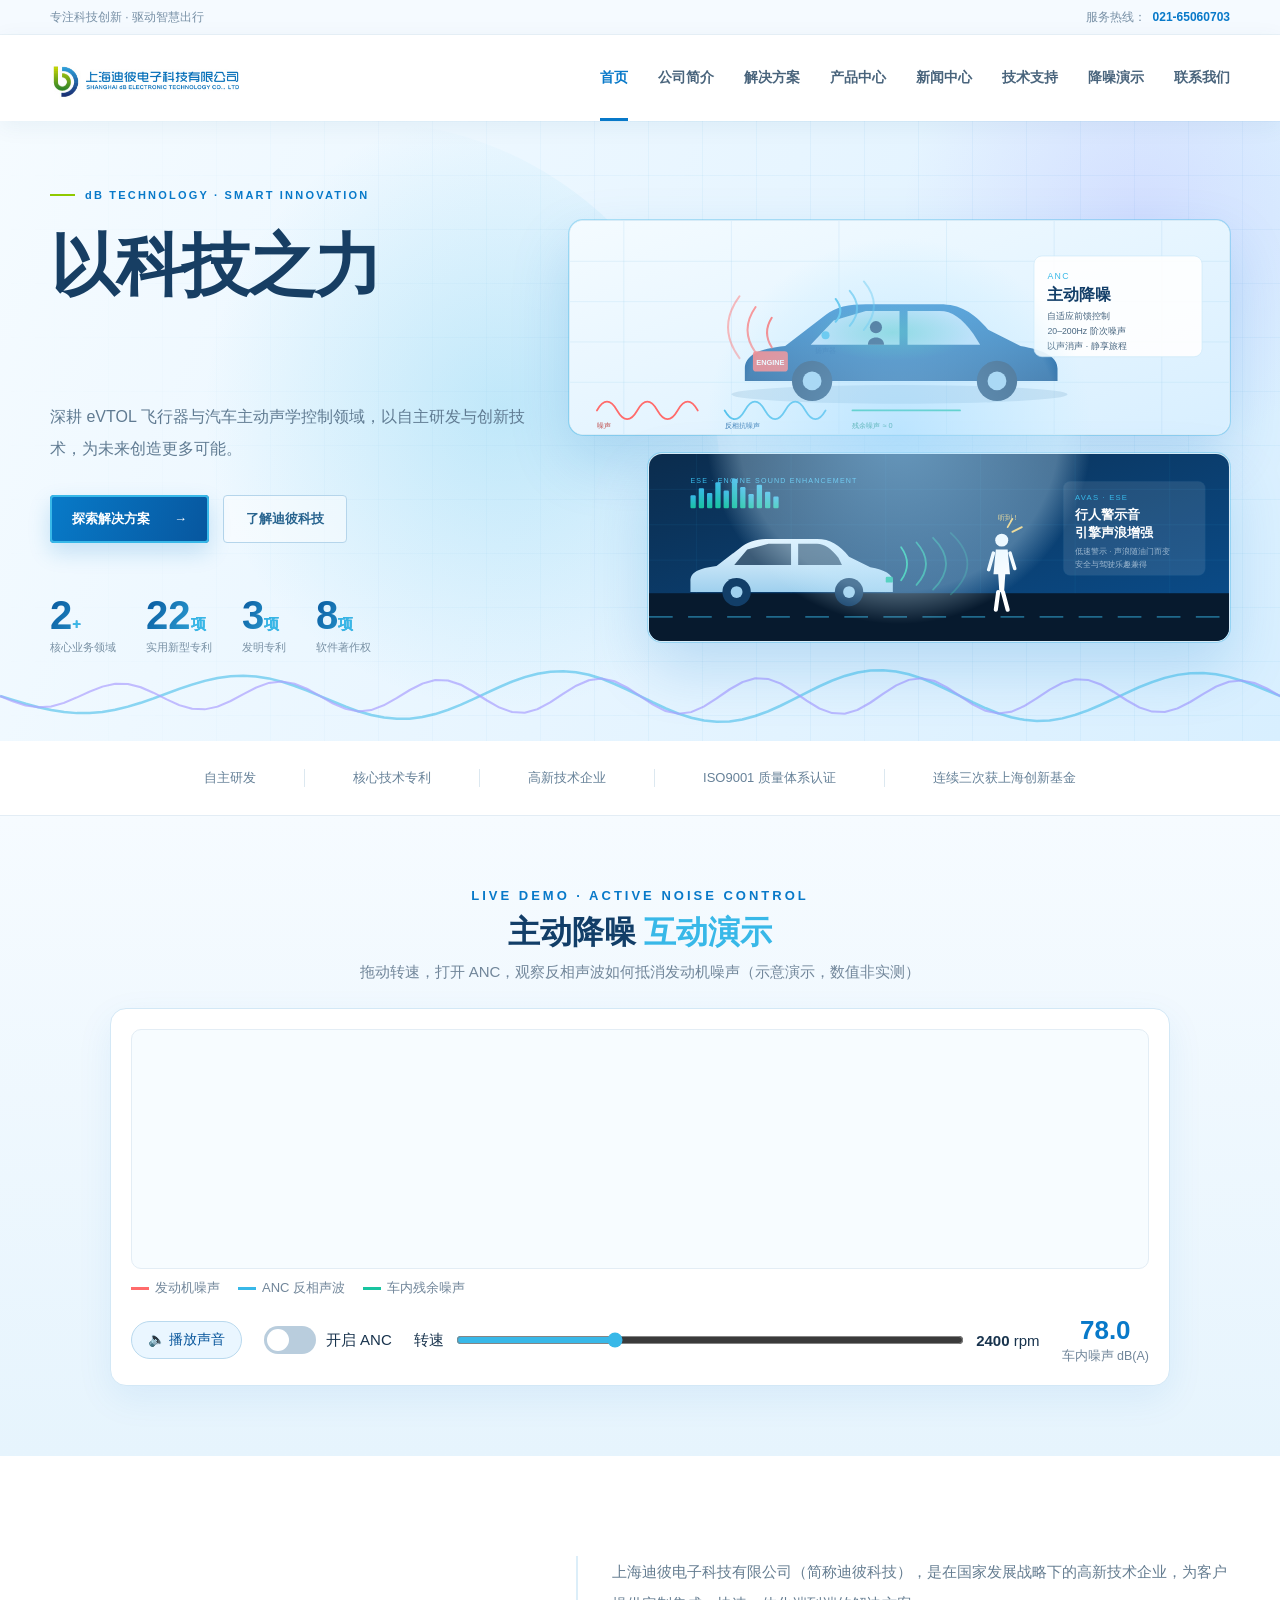
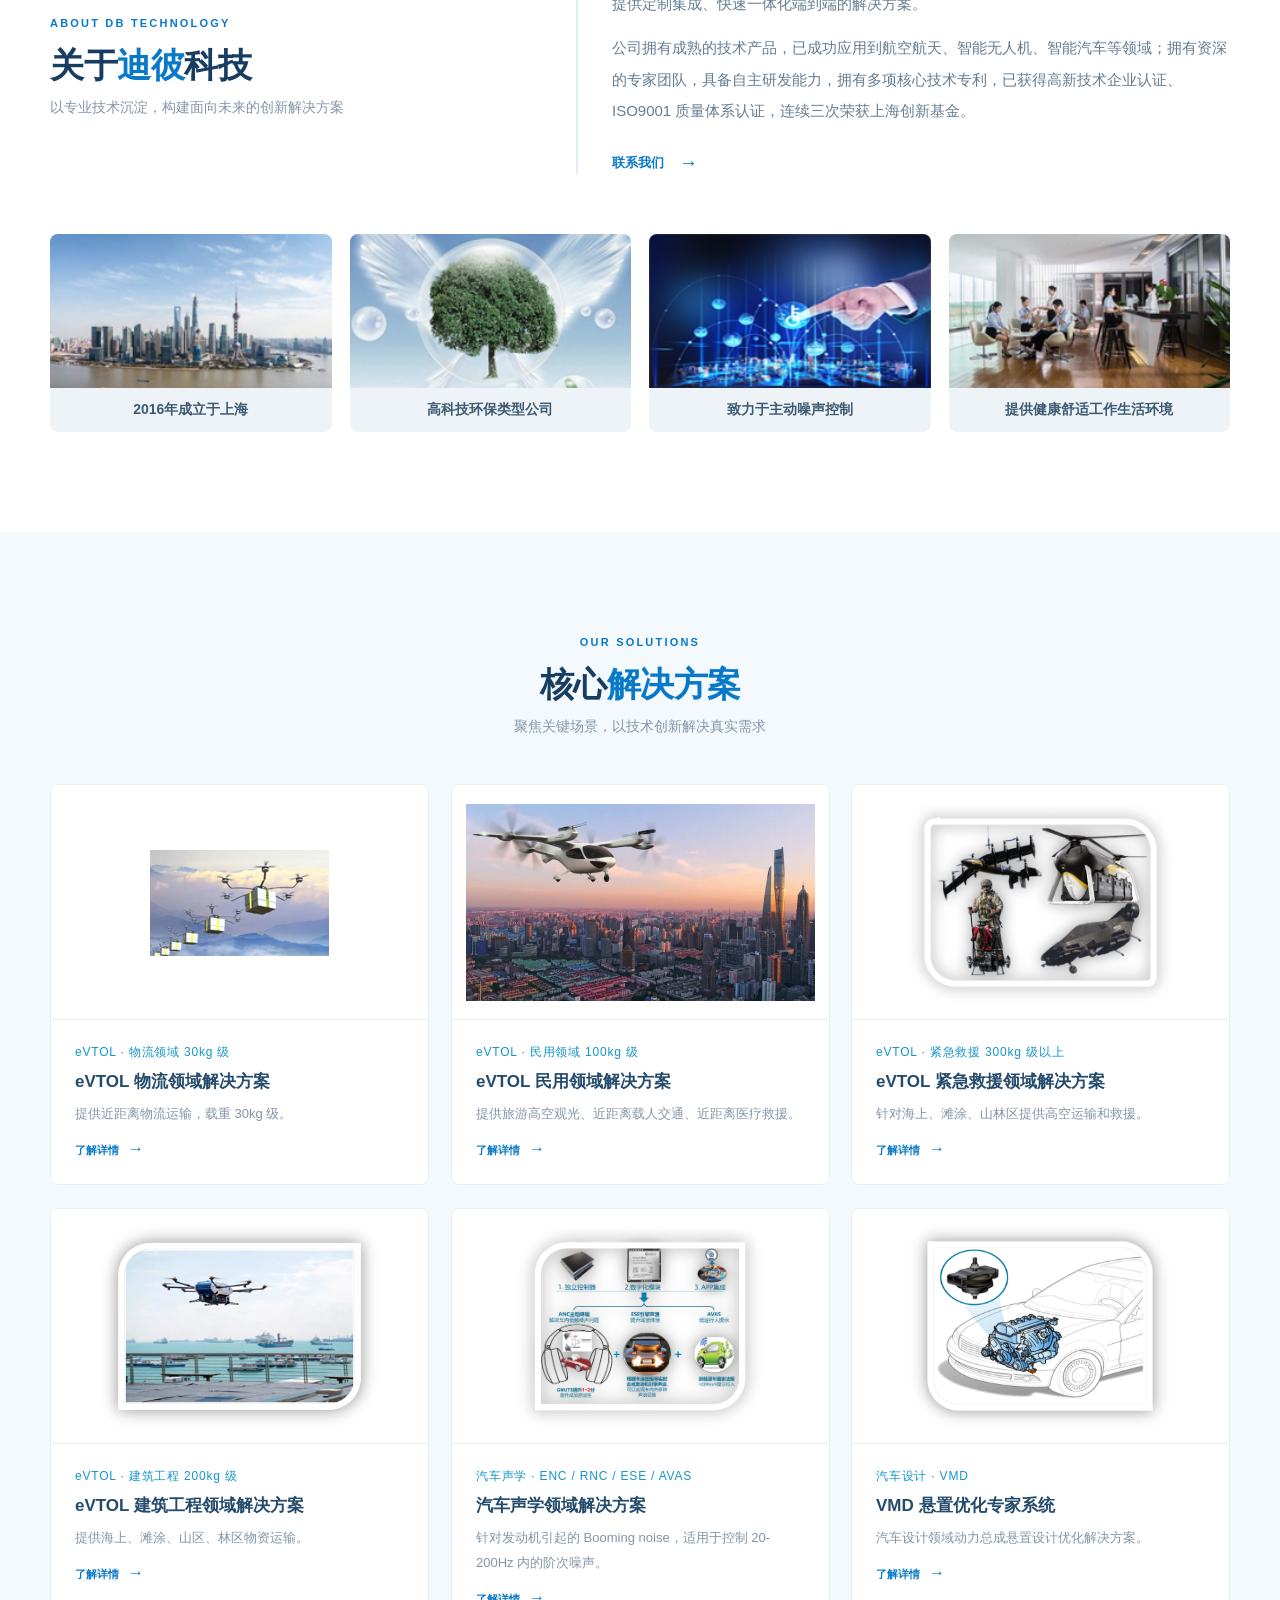
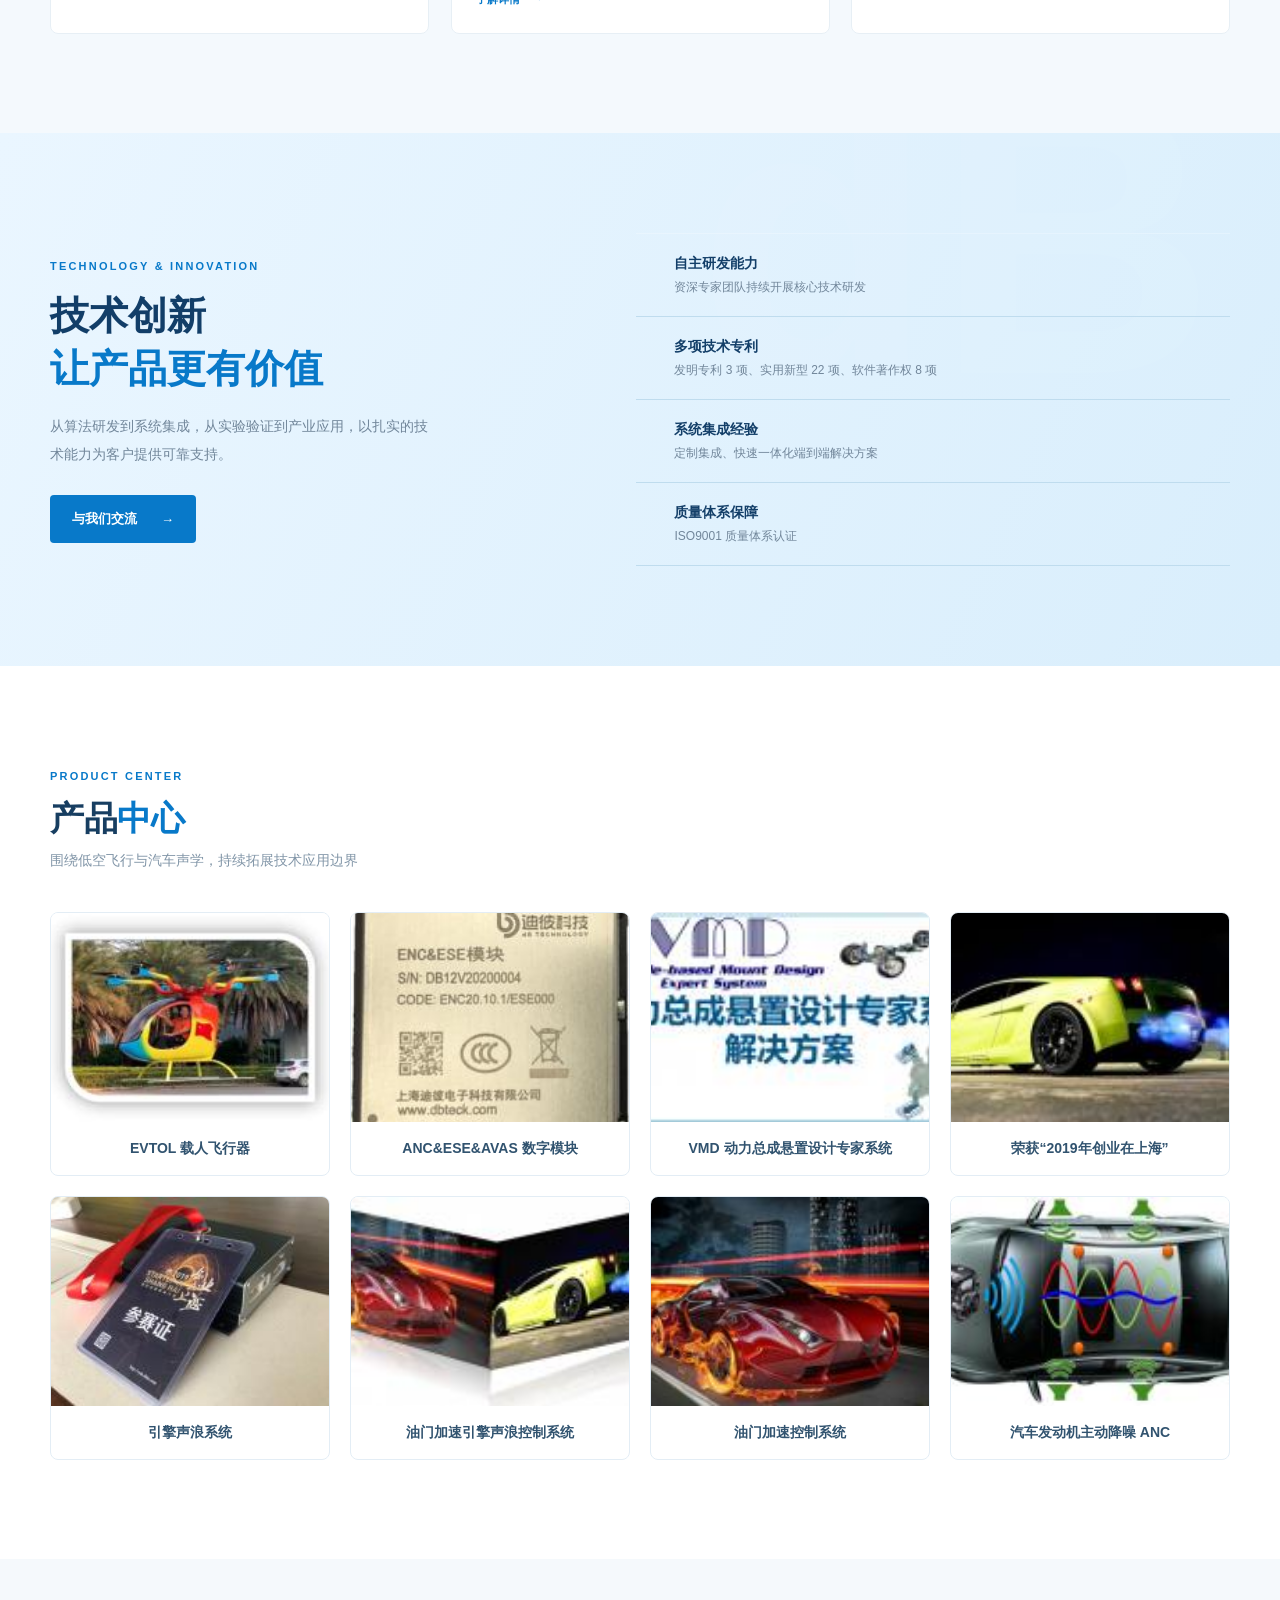
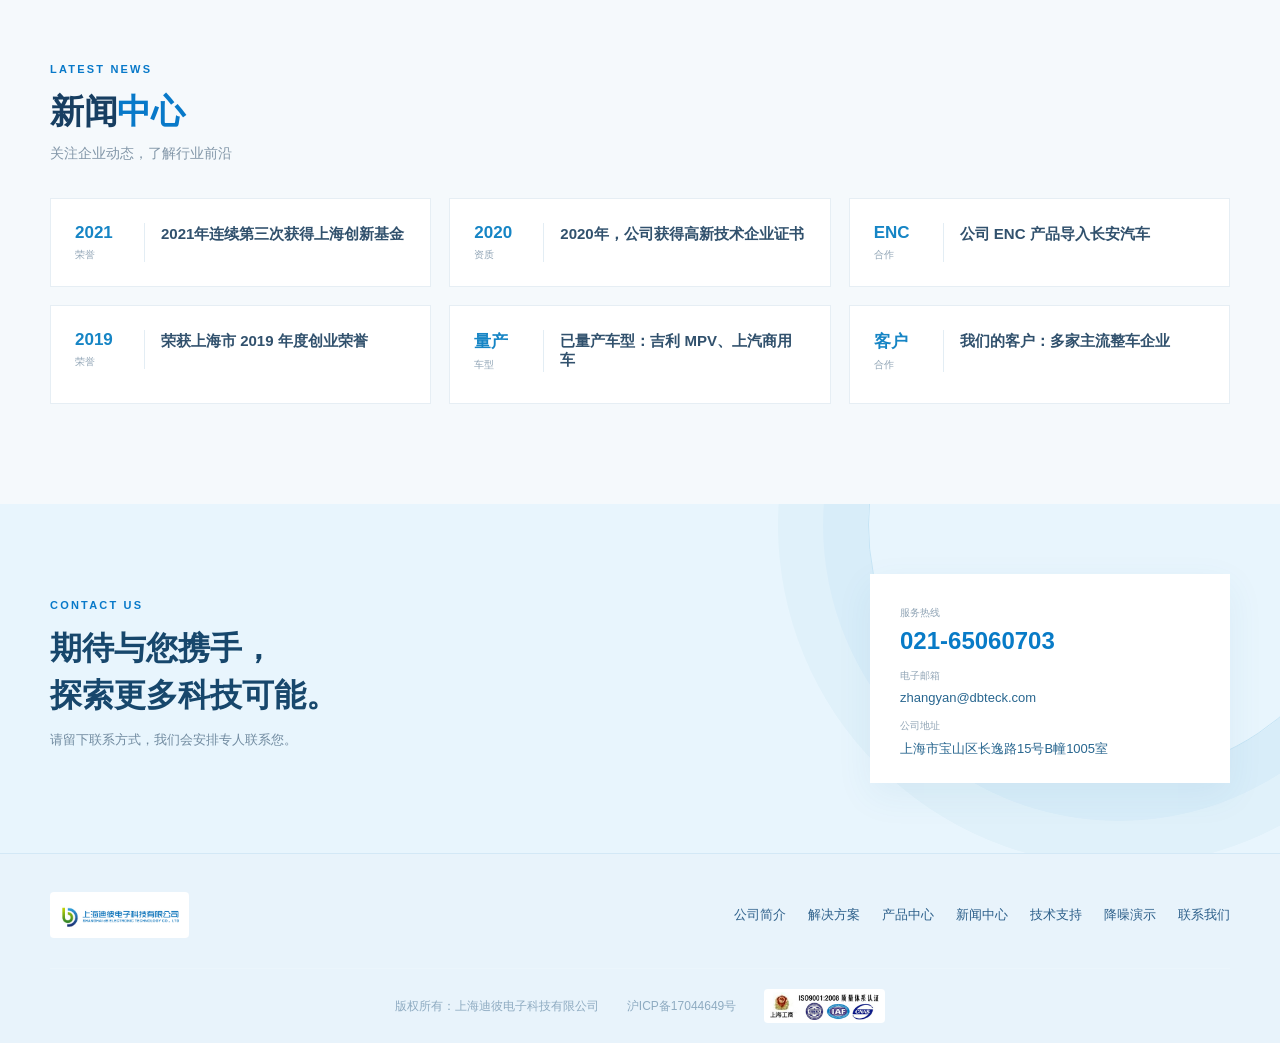
==== dbtech_website_final/index.html @ 5368fe60 "Add files via upload 首次上传项目" ====
<!DOCTYPE html>
<html lang="zh-CN">
<head>
  <meta charset="UTF-8">
  <meta name="viewport" content="width=device-width, initial-scale=1.0">
  <meta name="description" content="上海迪彼电子科技有限公司，专注 eVTOL 飞行器解决方案与汽车主动降噪技术。">
  <title>上海迪彼电子科技有限公司 - 科技连接未来</title>
  <link rel="stylesheet" href="styles.css">
  <link rel="stylesheet" href="tech.css">
  <link rel="stylesheet" href="tech-light.css">
  <link rel="stylesheet" href="hero-impact.css">
</head>
<body>
  <div class="topline">
    <div class="container topbar">
      <span>专注科技创新 · 驱动智慧出行</span>
      <div class="top-contact">服务热线：<a href="tel:02165060703">021-65060703</a></div>
    </div>
  </div>

  <header class="site-header">
    <div class="container header-inner">
      <a class="brand" href="#home" aria-label="上海迪彼电子科技有限公司首页">
        <img src="images/logo.jpg" alt="上海迪彼电子科技有限公司 SHANGHAI dB ELECTRONIC TECHNOLOGY CO., LTD">
      </a>
      <button class="menu-toggle" aria-label="打开导航" aria-expanded="false"><span></span><span></span><span></span></button>
      <nav class="main-nav">
        <a class="active" href="#home">首页</a>
 <a href="#about">公司简介</a>
        <a href="#solutions">解决方案</a>
        <a href="#products">产品中心</a>
 <a href="#news">新闻中心</a>
 <a href="#technology">技术支持</a><a href="#anc-demo">降噪演示</a>
 <a href="#contact">联系我们</a>
      </nav>
    </div>
  </header>

  <main>
    <section class="hero" id="home">
      <div class="hero-grid"></div>
      <div class="container hero-content">
 <div class="hero-text">
   <div class="eyebrow"><span></span> dB TECHNOLOGY · SMART INNOVATION</div>
          <h1>以科技之力<br><em>定义智慧出行</em></h1>
   <p>深耕 eVTOL 飞行器与汽车主动声学控制领域，以自主研发与创新技术，为未来创造更多可能。</p>
   <div class="hero-actions">
     <a class="btn btn-primary" href="#solutions">探索解决方案 <span>→</span></a>
     <a class="btn btn-ghost" href="#about">了解迪彼科技</a>
   </div>
          <div class="hero-stats">
     <div><strong>2<span>+</span></strong><small>核心业务领域</small></div>
     <div><strong>22<span>项</span></strong><small>实用新型专利</small></div>
     <div><strong>3<span>项</span></strong><small>发明专利</small></div>
            <div><strong>8<span>项</span></strong><small>软件著作权</small></div>
          </div>
        </div>
 <div class="hero-visual">
          <div class="visual-glow"></div>
   <figure class="hero-card">
     <img src="images/hero-anc.svg" alt="ANC 主动降噪：以反相声波抵消发动机噪声">
          </figure>
          <figure class="hero-card hero-card-2">
     <img src="images/hero-avas.svg" alt="AVAS 行人警示音与 ESE 引擎声浪增强">
          </figure>
        </div>
      </div>
    </section>

    <section class="trust-strip">
      <div class="container trust-inner">
 <span>自主研发</span><i></i><span>核心技术专利</span><i></i><span>高新技术企业</span><i></i><span>ISO9001 质量体系认证</span><i></i><span>连续三次获上海创新基金</span>
      </div>
    </section>

    <section class="anc-section" id="anc-demo">
      <div class="anc-wrap">
        <div class="anc-head">
          <span class="section-en">LIVE DEMO · ACTIVE NOISE CONTROL</span>
          <h2>主动降噪 <span>互动演示</span></h2>
          <p>拖动转速，打开 ANC，观察反相声波如何抵消发动机噪声（示意演示，数值非实测）</p>
        </div>
        <div class="anc-panel">
          <canvas id="ancCanvas" aria-label="主动降噪波形演示"></canvas>
          <div class="anc-legend"><span class="l1">发动机噪声</span><span class="l2">ANC 反相声波</span><span class="l3">车内残余噪声</span></div>
          <div class="anc-controls">
            <button type="button" class="anc-sound" id="ancSound" aria-pressed="false">🔈 播放声音</button>
     <label class="anc-switch"><input type="checkbox" id="ancSwitch"><i></i><span>开启 ANC</span></label>
            <label class="anc-slider"><span>转速</span><input type="range" id="ancRpm" min="800" max="6000" value="2400" step="100"><span><b id="ancRpmOut">2400</b> rpm</span></label>
            <div class="anc-readout"><div><b id="ancDb">78.0</b><small>车内噪声 dB(A)</small></div></div>
          </div>
        </div>
      </div>
    </section>
    <section class="section about-section" id="about">
      <div class="container">
        <div class="about-layout">
   <div class="section-heading">
     <span class="section-en">ABOUT DB TECHNOLOGY</span>
     <h2>关于<span>迪彼</span>科技</h2>
     <p>以专业技术沉淀，构建面向未来的创新解决方案</p>
   </div>
          <div class="about-copy">
     <p>上海迪彼电子科技有限公司（简称迪彼科技），是在国家发展战略下的高新技术企业，为客户提供定制集成、快速一体化端到端的解决方案。</p>
     <p>公司拥有成熟的技术产品，已成功应用到航空航天、智能无人机、智能汽车等领域；拥有资深的专家团队，具备自主研发能力，拥有多项核心技术专利，已获得高新技术企业认证、ISO9001 质量体系认证，连续三次荣获上海创新基金。</p>
     <a class="text-link" href="#contact">联系我们 <span>→</span></a>
   </div>
        </div>
        <div class="about-photos">
          <figure><img loading="lazy" src="images/about-1.jpg" alt="上海外滩"><figcaption>2016年成立于上海</figcaption></figure>
          <figure><img loading="lazy" src="images/about-2.jpg" alt="环保"><figcaption>高科技环保类型公司</figcaption></figure>
   <figure><img loading="lazy" src="images/about-3.jpg" alt="主动噪声控制"><figcaption>致力于主动噪声控制</figcaption></figure>
   <figure><img loading="lazy" src="images/about-4.jpg" alt="办公环境"><figcaption>提供健康舒适工作生活环境</figcaption></figure>
        </div>
      </div>
    </section>

    <section class="section solutions-section" id="solutions">
      <div class="container">
        <div class="section-heading centered">
   <span class="section-en">OUR SOLUTIONS</span>
   <h2>核心<span>解决方案</span></h2>
   <p>聚焦关键场景，以技术创新解决真实需求</p>
 </div>
        <div class="solution-grid">
   <article class="solution-card"><div class="solution-img"><img loading="lazy" src="images/sol-2.png" alt="eVTOL 物流领域"></div><div class="solution-info"><span class="card-kicker">eVTOL · 物流领域 30kg 级</span><h3>eVTOL 物流领域解决方案</h3><p>提供近距离物流运输，载重 30kg 级。</p><a href="#contact">了解详情 <b>→</b></a></div></article>
          <article class="solution-card"><div class="solution-img"><img loading="lazy" src="images/sol-3.png" alt="eVTOL 民用领域"></div><div class="solution-info"><span class="card-kicker">eVTOL · 民用领域 100kg 级</span><h3>eVTOL 民用领域解决方案</h3><p>提供旅游高空观光、近距离载人交通、近距离医疗救援。</p><a href="#contact">了解详情 <b>→</b></a></div></article>
   <article class="solution-card"><div class="solution-img"><img loading="lazy" src="images/sol-1.png" alt="eVTOL 紧急救援领域"></div><div class="solution-info"><span class="card-kicker">eVTOL · 紧急救援 300kg 级以上</span><h3>eVTOL 紧急救援领域解决方案</h3><p>针对海上、滩涂、山林区提供高空运输和救援。</p><a href="#contact">了解详情 <b>→</b></a></div></article>
          <article class="solution-card"><div class="solution-img"><img loading="lazy" src="images/sol-4.png" alt="eVTOL 建筑工程领域"></div><div class="solution-info"><span class="card-kicker">eVTOL · 建筑工程 200kg 级</span><h3>eVTOL 建筑工程领域解决方案</h3><p>提供海上、滩涂、山区、林区物资运输。</p><a href="#contact">了解详情 <b>→</b></a></div></article>
   <article class="solution-card"><div class="solution-img"><img loading="lazy" src="images/sol-5.png" alt="汽车声学领域"></div><div class="solution-info"><span class="card-kicker">汽车声学 · ENC / RNC / ESE / AVAS</span><h3>汽车声学领域解决方案</h3><p>针对发动机引起的 Booming noise，适用于控制 20-200Hz 内的阶次噪声。</p><a href="#contact">了解详情 <b>→</b></a></div></article>
          <article class="solution-card"><div class="solution-img"><img loading="lazy" src="images/sol-6.png" alt="汽车设计领域 VMD"></div><div class="solution-info"><span class="card-kicker">汽车设计 · VMD</span><h3>VMD 悬置优化专家系统</h3><p>汽车设计领域动力总成悬置设计优化解决方案。</p><a href="#contact">了解详情 <b>→</b></a></div></article>
        </div>
      </div>
    </section>

    <section class="section technology-section" id="technology">
      <div class="container technology-layout">
        <div class="tech-copy">
          <span class="section-en">TECHNOLOGY & INNOVATION</span>
          <h2>技术创新<br><span>让产品更有价值</span></h2>
          <p>从算法研发到系统集成，从实验验证到产业应用，以扎实的技术能力为客户提供可靠支持。</p>
   <a class="btn btn-light" href="#contact">与我们交流 <span>→</span></a>
        </div>
        <div class="tech-features">
          <div class="tech-feature"><b>01</b><div><strong>自主研发能力</strong><small>资深专家团队持续开展核心技术研发</small></div><span>↗</span></div>
          <div class="tech-feature"><b>02</b><div><strong>多项技术专利</strong><small>发明专利 3 项、实用新型 22 项、软件著作权 8 项</small></div><span>↗</span></div>
          <div class="tech-feature"><b>03</b><div><strong>系统集成经验</strong><small>定制集成、快速一体化端到端解决方案</small></div><span>↗</span></div>
          <div class="tech-feature"><b>04</b><div><strong>质量体系保障</strong><small>ISO9001 质量体系认证</small></div><span>↗</span></div>
        </div>
      </div>
    </section>

    <section class="section products-section" id="products">
      <div class="container">
        <div class="section-heading">
          <span class="section-en">PRODUCT CENTER</span>
   <h2>产品<span>中心</span></h2>
          <p>围绕低空飞行与汽车声学，持续拓展技术应用边界</p>
 </div>
        <div class="product-grid">
   <a class="product-card" href="#contact"><div class="product-img"><img loading="lazy" src="images/product-8.jpg" alt="EVTOL 载人飞行器"></div><h3>EVTOL 载人飞行器</h3></a>
   <a class="product-card" href="#contact"><div class="product-img"><img loading="lazy" src="images/product-7.jpg" alt="ANC&ESE&AVAS 数字模块"></div><h3>ANC&amp;ESE&amp;AVAS 数字模块</h3></a>
          <a class="product-card" href="#contact"><div class="product-img"><img loading="lazy" src="images/product-6.jpg" alt="VMD 动力总成悬置设计"></div><h3>VMD 动力总成悬置设计专家系统</h3></a>
          <a class="product-card" href="#contact"><div class="product-img"><img loading="lazy" src="images/product-4.jpg" alt="荣获 2019 年创业在上海"></div><h3>荣获“2019年创业在上海”</h3></a>
          <a class="product-card" href="#contact"><div class="product-img"><img loading="lazy" src="images/product-5.jpg" alt="引擎声浪系统"></div><h3>引擎声浪系统</h3></a>
          <a class="product-card" href="#contact"><div class="product-img"><img loading="lazy" src="images/product-3.jpg" alt="油门加速引擎声浪控制系统"></div><h3>油门加速引擎声浪控制系统</h3></a>
   <a class="product-card" href="#contact"><div class="product-img"><img loading="lazy" src="images/product-2.jpg" alt="油门加速控制系统"></div><h3>油门加速控制系统</h3></a>
          <a class="product-card" href="#contact"><div class="product-img"><img loading="lazy" src="images/product-1.jpg" alt="汽车发动机主动降噪"></div><h3>汽车发动机主动降噪 ANC</h3></a>
        </div>
      </div>
    </section>

    <section class="section news-section" id="news">
      <div class="container">
        <div class="news-heading"><div class="section-heading"><span class="section-en">LATEST NEWS</span><h2>新闻<span>中心</span></h2><p>关注企业动态，了解行业前沿</p></div></div>
 <div class="news-grid">
   <article class="news-card"><div class="news-date"><strong>2021</strong><span>荣誉</span></div><div><h3>2021年连续第三次获得上海创新基金</h3></div></article>
          <article class="news-card"><div class="news-date"><strong>2020</strong><span>资质</span></div><div><h3>2020年，公司获得高新技术企业证书</h3></div></article>
   <article class="news-card"><div class="news-date"><strong>ENC</strong><span>合作</span></div><div><h3>公司 ENC 产品导入长安汽车</h3></div></article>
          <article class="news-card"><div class="news-date"><strong>2019</strong><span>荣誉</span></div><div><h3>荣获上海市 2019 年度创业荣誉</h3></div></article>
          <article class="news-card"><div class="news-date"><strong>量产</strong><span>车型</span></div><div><h3>已量产车型：吉利 MPV、上汽商用车</h3></div></article>
          <article class="news-card"><div class="news-date"><strong>客户</strong><span>合作</span></div><div><h3>我们的客户：多家主流整车企业</h3></div></article>
 </div>
      </div>
    </section>

    <section class="contact-banner" id="contact">
      <div class="container contact-inner">
        <div><span class="section-en">CONTACT US</span><h2>期待与您携手，<br>探索更多科技可能。</h2><p>请留下联系方式，我们会安排专人联系您。</p></div>
        <div class="contact-card"><span>服务热线</span><a class="contact-number" href="tel:02165060703">021-65060703</a><span>电子邮箱</span><a href="mailto:zhangyan@dbteck.com">zhangyan@dbteck.com</a><span>公司地址</span><p>上海市宝山区长逸路15号B幢1005室</p></div>
      </div>
    </section>
  </main>

  <footer class="site-footer">
    <div class="container footer-main">
      <a class="brand footer-brand" href="#home"><img src="images/logo.jpg" alt="上海迪彼电子科技有限公司"></a>
      <div class="footer-links"><a href="#about">公司简介</a><a href="#solutions">解决方案</a><a href="#products">产品中心</a><a href="#news">新闻中心</a><a href="#technology">技术支持</a><a href="#anc-demo">降噪演示</a><a href="#contact">联系我们</a></div>
    </div>
    <div class="container footer-bottom">
      <span>版权所有：上海迪彼电子科技有限公司</span>
      <span>沪ICP备17044649号</span>
      <img class="cert" src="images/cert.jpg" alt="上海工商 ISO9001:2008 质量体系认证 IAF CNAS">
    </div>
  </footer>
  <button class="back-top" aria-label="返回顶部">↑</button>
  <script src="script.js"></script>
  <script src="tech.js"></script>
  <script src="hero-impact.js"></script>
  <script src="anc-audio.js"></script>
</body>
</html>
---- dbtech_website_final/styles.css ----
:root{--blue:#0879c9;--deep:#07559b;--navy:#123e68;--cyan:#38b8e8;--ink:#18334d;--muted:#71869a;--pale:#eef8ff;--line:#e3edf5;--white:#fff}
*{box-sizing:border-box}html{scroll-behavior:smooth;scroll-padding-top:90px}body{margin:0;color:var(--ink);font-family:"DM Sans","Noto Sans SC",sans-serif;background:#fff}a{color:inherit;text-decoration:none}.container{width:min(1180px,calc(100% - 48px));margin:auto}
.topline{background:#f5faff;border-bottom:1px solid #e9f2f8;font-size:12px;color:#7890a6}.topbar{height:34px;display:flex;align-items:center;justify-content:space-between}.top-contact{display:flex;align-items:center;gap:7px}.top-contact a{font-weight:700;color:var(--blue)}.phone-icon{font-size:15px;color:var(--blue)}
.site-header{height:86px;background:#fff;position:sticky;top:0;z-index:20;box-shadow:0 5px 22px #164c7510}.header-inner{height:100%;display:flex;align-items:center;justify-content:space-between}.brand{display:flex;align-items:center;gap:13px;min-width:320px}.brand-mark{width:48px;height:48px;position:relative;display:inline-block}.brand-mark b{position:absolute;inset:0 3px 0 0;border:7px solid #238bc9;border-left-color:#91c900;border-bottom-color:#173f83;border-radius:7px 26px 26px 26px;transform:rotate(0deg)}.brand-mark i{position:absolute;left:9px;top:9px;width:27px;height:27px;border:6px solid #6fb52b;border-top-color:transparent;border-right-color:#258bc8;border-radius:50%}.brand-copy strong{display:block;font-size:20px;letter-spacing:.5px;color:#1475b7;font-weight:800}.brand-copy small{display:block;color:#3488bd;font-size:9px;letter-spacing:1.15px;margin-top:3px;font-weight:700}.main-nav{height:100%;display:flex;align-items:center;gap:30px}.main-nav a{height:100%;display:flex;align-items:center;position:relative;font-size:14px;font-weight:600;color:#49647c;transition:.2s}.main-nav a:after{content:"";position:absolute;bottom:0;left:0;width:0;height:3px;background:var(--blue);transition:.25s}.main-nav a:hover,.main-nav a.active{color:var(--blue)}.main-nav a:hover:after,.main-nav a.active:after{width:100%}.menu-toggle{display:none}
.hero{min-height:620px;position:relative;overflow:hidden;background:linear-gradient(115deg,#f5fbff 0%,#e7f5ff 52%,#d8efff 100%)}.hero:before{content:"";position:absolute;width:720px;height:720px;border-radius:50%;right:-80px;top:-250px;background:radial-gradient(circle,#b9e5ff 0%,#d9f0ff 43%,transparent 70%)}.hero-grid{position:absolute;inset:0;background-image:linear-gradient(#8ec8ed20 1px,transparent 1px),linear-gradient(90deg,#8ec8ed20 1px,transparent 1px);background-size:54px 54px;mask-image:linear-gradient(90deg,transparent,#000 60%,#000)}.hero-content{min-height:620px;display:grid;grid-template-columns: .95fr 1.05fr;align-items:center;position:relative}.hero-text{padding:50px 0 68px;z-index:2}.eyebrow,.section-en{font-size:11px;letter-spacing:2.2px;color:var(--blue);font-weight:700}.eyebrow{display:flex;align-items:center;gap:10px}.eyebrow span{width:25px;height:2px;background:#8fc900}.hero h1{font-size:56px;line-height:1.22;letter-spacing:-1.5px;margin:25px 0 18px;color:#173e63;font-weight:800}.hero h1 em{font-style:normal;color:#087bc7}.hero-text>p{font-size:15px;line-height:2;color:#607b92}.hero-actions{display:flex;gap:14px;margin-top:30px}.btn{height:48px;padding:0 22px;display:inline-flex;align-items:center;gap:24px;border-radius:4px;font-size:13px;font-weight:700;transition:.25s}.btn-primary{background:linear-gradient(110deg,#087bc9,#07569e);color:#fff;box-shadow:0 9px 22px #087bc933}.btn-primary:hover{transform:translateY(-3px);box-shadow:0 13px 25px #087bc944}.btn-ghost{border:1px solid #b5d5eb;color:#28648f;background:#ffffff80}.btn-ghost:hover{background:#fff}.hero-stats{display:flex;gap:36px;margin-top:50px}.hero-stats div{display:flex;flex-direction:column;gap:2px}.hero-stats strong{font-size:28px;color:#145d96}.hero-stats strong span{font-size:15px;color:#20a6d9}.hero-stats small{font-size:11px;color:#7890a4}
.hero-visual{height:500px;position:relative;display:flex;align-items:center;justify-content:center}.visual-glow{position:absolute;width:390px;height:390px;border-radius:50%;background:radial-gradient(circle,#a5dcff99,#cdeeff55 58%,transparent 70%)}.orbit{position:absolute;border:1px solid #70bce966;border-radius:50%;transform:rotate(-22deg)}.orbit-one{width:510px;height:210px}.orbit-two{width:440px;height:300px;transform:rotate(36deg);border-style:dashed}.aircraft{position:relative;width:100%;max-width:650px;z-index:2;filter:drop-shadow(0 20px 18px #276d9a25);animation:float 6s ease-in-out infinite}.flight-label{position:absolute;z-index:3;padding:10px 13px;background:#ffffffc9;border:1px solid #c9e7f8;border-radius:5px;color:#42799e;font-size:9px;letter-spacing:1px;box-shadow:0 8px 25px #2c83b51a}.flight-label b{color:var(--blue);margin-left:8px}.label-dot{display:inline-block;width:6px;height:6px;border-radius:50%;background:#80c800;margin-right:6px}.label-a{top:72px;right:15px}.label-b{bottom:72px;left:12px}.visual-caption{position:absolute;bottom:25px;right:30px;display:flex;flex-direction:column;text-align:right;gap:4px}.visual-caption strong{font-size:14px;color:#286b9c}.visual-caption span{font-size:8px;letter-spacing:1.6px;color:#8ba9bd}.hero-scroll{position:absolute;bottom:22px;left:0;font-size:9px;letter-spacing:2px;color:#7b9db6;display:flex;align-items:center;gap:12px}.hero-scroll span{width:45px;height:1px;background:#9bcce9}@keyframes float{0%,100%{transform:translateY(0)}50%{transform:translateY(-12px)}}
.trust-strip{background:#fff;border-bottom:1px solid var(--line)}.trust-inner{height:74px;display:flex;align-items:center;justify-content:center;gap:48px;color:#668198;font-size:13px}.trust-inner i{height:18px;width:1px;background:#dce8f0}
.section{padding:100px 0}.about-layout{display:grid;grid-template-columns:.8fr 1.2fr;gap:90px;align-items:center}.section-heading h2{font-size:34px;margin:13px 0 10px;letter-spacing:-.5px;color:#173e61}.section-heading h2 span{color:var(--blue)}.section-heading p{font-size:13px;color:#8296a8;margin:0}.about-copy{border-left:2px solid #dceef9;padding-left:34px}.about-copy p{font-size:14px;line-height:2.1;color:#657d91;margin:0 0 13px}.text-link{display:inline-flex;align-items:center;gap:15px;color:var(--blue);font-size:13px;font-weight:700;margin-top:12px}.text-link span{font-size:19px;transition:.2s}.text-link:hover span{transform:translateX(5px)}
.solutions-section{background:#f4f9fd}.centered{text-align:center;margin-bottom:48px}.solution-grid{display:grid;grid-template-columns:repeat(2,1fr);gap:22px}.solution-card{background:#fff;border:1px solid #e7eff5;display:grid;grid-template-columns:42% 58%;min-height:225px;transition:.3s;overflow:hidden}.solution-card:hover{transform:translateY(-5px);box-shadow:0 18px 45px #255b8014}.solution-art{position:relative;min-height:225px;display:flex;align-items:center;justify-content:center;overflow:hidden}.solution-art:before,.solution-art:after{content:"";position:absolute;border:1px solid #ffffff55;border-radius:50%;width:190px;height:190px}.solution-art:after{width:135px;height:135px}.solution-art small{position:absolute;bottom:15px;left:17px;color:#ffffffb8;font-size:8px;letter-spacing:1.5px}.art-drone{background:linear-gradient(145deg,#0d4e86,#0d9ac9)}.art-air{background:linear-gradient(145deg,#164e83,#65b9d9)}.art-rescue{background:linear-gradient(145deg,#12527c,#20a6bd)}.art-auto{background:linear-gradient(145deg,#142c50,#176c9f)}.drone-shape{font-size:100px;color:#e7f7ff;text-shadow:0 10px 25px #001f3c55;z-index:1;transform:rotate(-25deg)}.air-circle{width:110px;height:110px;border-radius:50%;border:13px solid #c8f0ff;box-shadow:0 0 0 10px #ffffff22,0 0 40px #a3eaff88}.air-symbol{position:absolute;font-size:85px;color:#fff}.rescue-cross{font-size:100px;font-weight:200;color:#fff;text-shadow:0 0 25px #fff8}.sound-wave{display:flex;align-items:center;gap:8px;height:100px}.sound-wave i{display:block;width:5px;border-radius:5px;background:#a7e8ff;box-shadow:0 0 15px #75d5ff}.sound-wave i:nth-child(1),.sound-wave i:nth-child(5){height:35px}.sound-wave i:nth-child(2),.sound-wave i:nth-child(4){height:70px}.sound-wave i:nth-child(3){height:100px}.solution-info{padding:27px 24px;align-self:center}.card-kicker{font-size:10px;color:#1495c9;letter-spacing:.8px}.solution-info h3{font-size:17px;margin:9px 0;color:#244b6c}.solution-info p{font-size:12px;line-height:1.9;color:#8295a6;margin:0 0 13px}.solution-info a{font-size:11px;color:var(--blue);font-weight:700}.solution-info a b{font-size:16px;margin-left:6px}
.technology-section{background:linear-gradient(115deg,#07599d,#087fc4);color:#fff;position:relative;overflow:hidden}.technology-section:after{content:"dB";position:absolute;right:5%;top:-90px;font-size:390px;font-weight:800;color:#ffffff08;line-height:1}.technology-layout{display:grid;grid-template-columns:.9fr 1.1fr;gap:100px;align-items:center;position:relative;z-index:1}.tech-copy .section-en{color:#8edaff}.tech-copy h2{font-size:39px;line-height:1.35;margin:17px 0}.tech-copy h2 span{color:#9ee1ff}.tech-copy p{font-size:13px;line-height:2;color:#c3e2f6;max-width:380px;margin-bottom:27px}.btn-light{background:#fff;color:#12669e}.tech-features{border-top:1px solid #ffffff38}.tech-feature{height:83px;border-bottom:1px solid #ffffff38;display:flex;align-items:center;gap:24px}.tech-feature>b{font-size:13px;color:#8edaff}.tech-feature div{display:flex;flex-direction:column;gap:6px;flex:1}.tech-feature strong{font-size:14px}.tech-feature small{font-size:11px;color:#b9d9ee}.tech-feature>span{font-size:20px;color:#8edaff}
.products-section{background:#fff}.product-grid{display:grid;grid-template-columns:repeat(4,1fr);gap:15px;margin-top:42px}.product-card{padding:23px 18px;border:1px solid var(--line);display:flex;align-items:center;gap:14px;min-height:105px;transition:.25s}.product-card:hover{border-color:#8dc8ec;box-shadow:0 10px 25px #1b689315;transform:translateY(-3px)}.product-icon{width:46px;height:46px;flex:none;border-radius:12px;background:#eaf6ff;color:#087cc4;display:grid;place-items:center;font-size:25px}.product-card div:nth-child(2){flex:1}.product-card h3{font-size:13px;margin:0 0 7px;color:#31536f}.product-card p{font-size:10px;color:#91a2b1;margin:0}.product-card>span{color:#78afd2;font-size:18px}
.news-section{background:#f5f9fc}.news-heading{display:flex;justify-content:space-between;align-items:end;margin-bottom:35px}.news-heading .text-link{margin-bottom:6px}.news-grid{display:grid;grid-template-columns:repeat(3,1fr);gap:18px}.news-card{background:#fff;border:1px solid #e6eef4;padding:24px;display:grid;grid-template-columns:65px 1fr 15px;gap:16px;align-items:start;transition:.25s}.news-card:hover{box-shadow:0 12px 30px #1b689312;transform:translateY(-3px)}.news-date{border-right:1px solid #e3edf4;display:flex;flex-direction:column;gap:5px}.news-date strong{font-size:19px;color:#1685c5}.news-date span{font-size:10px;color:#91a5b6}.news-card h3{font-size:13px;margin:2px 0 9px;color:#31516d}.news-card p{font-size:11px;line-height:1.8;color:#899cab;margin:0}.news-card>a{color:var(--blue)}.news-note{font-size:10px;color:#9aabb8;margin-top:18px}
.contact-banner{background:#e8f5fd;padding:70px 0;position:relative;overflow:hidden}.contact-banner:after{content:"";position:absolute;right:-90px;top:-230px;width:500px;height:500px;border:1px solid #c5e4f5;border-radius:50%;box-shadow:0 0 0 45px #d8edf9,0 0 0 90px #e0f1fa}.contact-inner{display:flex;justify-content:space-between;align-items:center;position:relative;z-index:1}.contact-inner h2{font-size:32px;line-height:1.45;color:#17476c;margin:13px 0}.contact-inner p{font-size:13px;color:#718ba0}.contact-card{width:360px;background:#fff;padding:25px 30px;box-shadow:0 12px 35px #296d9612;display:flex;flex-direction:column;gap:7px}.contact-card>span{font-size:10px;color:#91a5b6;margin-top:7px}.contact-card a,.contact-card p{font-size:13px;color:#28668f;margin:0}.contact-card .contact-number{font-size:24px;color:#087bc7;font-weight:700}
.site-footer{background:#103c61;color:#c2d5e4;padding:38px 0 20px}.footer-main{display:flex;align-items:center;justify-content:space-between;padding-bottom:30px;border-bottom:1px solid #ffffff20}.footer-brand .brand-copy strong{color:#fff;font-size:16px}.footer-brand .brand-copy small{color:#9dbbd1}.footer-brand .brand-mark{transform:scale(.85)}.footer-links{display:flex;gap:22px}.footer-links a{font-size:11px;color:#c2d5e4}.footer-links a:hover{color:#fff}.footer-bottom{display:flex;justify-content:center;gap:28px;padding-top:20px;font-size:10px;color:#8eabc1}
.back-top{position:fixed;right:25px;bottom:25px;width:42px;height:42px;border:0;border-radius:50%;background:#087bc7;color:#fff;font-size:21px;box-shadow:0 6px 20px #087bc755;cursor:pointer;opacity:0;pointer-events:none;transform:translateY(10px);transition:.25s;z-index:15}.back-top.visible{opacity:1;pointer-events:auto;transform:translateY(0)}
@media(max-width:1000px){.main-nav{gap:17px}.main-nav a{font-size:12px}.brand{min-width:270px}.brand-copy strong{font-size:17px}.hero h1{font-size:48px}.technology-layout{gap:50px}.solution-info{padding:20px 17px}.solution-info h3{font-size:15px}.product-grid{grid-template-columns:repeat(2,1fr)}}
@media(max-width:760px){.container{width:min(100% - 34px,560px)}.topbar{justify-content:center}.topbar>span{display:none}.site-header{height:72px}.brand{min-width:0;gap:9px}.brand-mark{width:39px;height:39px}.brand-mark b{border-width:6px}.brand-mark i{left:7px;top:7px;width:23px;height:23px;border-width:5px}.brand-copy strong{font-size:14px}.brand-copy small{font-size:7px;letter-spacing:.5px}.menu-toggle{display:flex;flex-direction:column;gap:5px;border:0;background:none;padding:10px}.menu-toggle span{display:block;width:23px;height:2px;background:#176da7}.main-nav{display:none;position:absolute;top:72px;left:0;right:0;height:auto;background:#fff;padding:10px 22px 18px;box-shadow:0 15px 20px #164c7518;flex-direction:column;align-items:stretch;gap:0}.main-nav.open{display:flex}.main-nav a{height:43px;font-size:13px;border-bottom:1px solid #edf3f7}.main-nav a:after{display:none}.hero,.hero-content{min-height:0}.hero-content{display:flex;flex-direction:column;align-items:stretch;padding-top:55px}.hero-text{padding:0}.hero h1{font-size:42px;margin:19px 0 13px}.hero-text>p{font-size:13px}.hero-actions{margin-top:22px}.btn{height:44px;padding:0 16px;gap:12px;font-size:12px}.hero-stats{margin-top:32px;gap:27px}.hero-stats strong{font-size:24px}.hero-visual{height:310px;margin-top:5px}.aircraft{max-width:470px}.orbit-one{width:350px;height:150px}.orbit-two{width:330px;height:200px}.visual-glow{width:270px;height:270px}.label-a{top:25px;right:0}.label-b{bottom:40px;left:0}.visual-caption{bottom:12px;right:4px}.hero-scroll{display:none}.trust-inner{height:auto;padding:19px 0;gap:12px 17px;flex-wrap:wrap;font-size:10px}.trust-inner i{height:13px}.section{padding:68px 0}.about-layout,.technology-layout{grid-template-columns:1fr;gap:30px}.section-heading h2{font-size:29px}.about-copy{padding-left:20px}.centered{margin-bottom:30px}.solution-grid{grid-template-columns:1fr;gap:14px}.solution-card{min-height:185px;grid-template-columns:38% 62%}.solution-art{min-height:185px}.solution-info{padding:17px 15px}.solution-info h3{font-size:14px}.solution-info p{font-size:11px}.drone-shape{font-size:70px}.technology-layout{gap:35px}.tech-copy h2{font-size:32px}.tech-feature{height:72px}.product-grid{grid-template-columns:1fr;gap:10px;margin-top:28px}.product-card{min-height:85px}.news-heading{align-items:start}.news-grid{grid-template-columns:1fr;gap:10px}.news-card{padding:18px}.contact-banner{padding:55px 0}.contact-inner{display:block}.contact-inner h2{font-size:27px}.contact-card{width:100%;margin-top:27px;padding:22px}.footer-main{display:block}.footer-links{margin-top:25px;display:grid;grid-template-columns:repeat(3,1fr);gap:15px}.footer-bottom{flex-direction:column;align-items:center;gap:8px}.desktop-only{display:none}}

/* ===== v2: 真实图片 + 系统字体 ===== */
body{font-family:"PingFang SC","Microsoft YaHei","Helvetica Neue",Arial,sans-serif;font-size:15px}
.brand{min-width:0}.brand img{height:54px;width:auto;display:block}
.footer-brand img{height:46px;background:#fff;padding:6px 10px;border-radius:4px}
.about-copy p{font-size:15px}.section-heading p{font-size:14px}.solution-info p{font-size:13px}.card-kicker{font-size:12px}.product-card h3{font-size:14px}.news-card h3{font-size:15px}.tech-feature small{font-size:12px}.tech-copy p{font-size:14px}.hero-text>p{font-size:16px}.footer-links a{font-size:13px}.footer-bottom{font-size:12px;align-items:center}
/* hero */
.hero-content{grid-template-columns:.85fr 1.15fr;gap:30px}
.hero-visual{height:auto;flex-direction:column;gap:18px;padding:40px 0;z-index:2}
.hero-card{margin:0;background:#fff;border-radius:14px;box-shadow:0 22px 50px #1f6fa01f;border:1px solid #d7ebf7;overflow:hidden;width:100%;transition:.3s}
.hero-card:hover{transform:translateY(-4px)}
.hero-card img{display:block;width:100%;height:auto}
.hero-card-2{width:88%;align-self:flex-end}
.hero-stats{gap:30px;flex-wrap:wrap}
/* about photos */
.about-photos{display:grid;grid-template-columns:repeat(4,1fr);gap:18px;margin-top:60px}
.about-photos figure{margin:0;background:#eef3f7;border-radius:8px;overflow:hidden;transition:.3s}
.about-photos figure:hover{transform:translateY(-5px);box-shadow:0 14px 34px #255b8022}
.about-photos img{display:block;width:100%;aspect-ratio:238/131;object-fit:cover}
.about-photos figcaption{padding:13px 10px;text-align:center;font-size:14px;color:#3d5a73;font-weight:600}
/* solutions */
.solution-grid{grid-template-columns:repeat(3,1fr)}
.solution-card{display:flex;flex-direction:column;min-height:0;border-radius:8px}
.solution-img{background:#fff;aspect-ratio:16/10;display:flex;align-items:center;justify-content:center;padding:14px;border-bottom:1px solid #e7eff5;overflow:hidden}
.solution-img img{max-width:100%;max-height:100%;object-fit:contain;transition:.4s}
.solution-card:hover .solution-img img{transform:scale(1.05)}
.solution-info{padding:22px 24px 26px;align-self:stretch}
.solution-info h3{font-size:17px}
/* products */
.product-grid{grid-template-columns:repeat(4,1fr);gap:20px}
.product-card{flex-direction:column;align-items:stretch;padding:0;gap:0;border-radius:8px;overflow:hidden;text-align:center}
.product-img{aspect-ratio:4/3;background:#f4f8fb;display:flex;align-items:center;justify-content:center;overflow:hidden}
.product-img img{width:100%;height:100%;object-fit:cover;transition:.4s}
.product-card:hover .product-img img{transform:scale(1.07)}
.product-card h3{margin:0;padding:16px 12px;font-size:14px;line-height:1.5}
/* news */
.news-card{grid-template-columns:70px 1fr}
.news-date strong{font-size:17px}
/* footer cert */
.footer-bottom{flex-wrap:wrap}
.cert{height:34px;width:auto;background:#fff;border-radius:4px;padding:3px 6px}
@media(max-width:1000px){.hero-content{grid-template-columns:1fr}.solution-grid{grid-template-columns:repeat(2,1fr)}.product-grid{grid-template-columns:repeat(2,1fr)}.about-photos{grid-template-columns:repeat(2,1fr)}}
@media(max-width:760px){.brand img{height:40px}.solution-grid,.product-grid{grid-template-columns:1fr}.hero-card-2{width:100%}.about-photos{gap:10px;margin-top:36px}}

/* ===== 解决方案详情弹层 ===== */
.sol-modal{position:fixed;inset:0;background:#0a223a99;display:none;align-items:center;justify-content:center;padding:20px;z-index:50}
.sol-modal.open{display:flex}
.sol-dialog{background:#fff;border-radius:14px;max-width:760px;width:100%;max-height:90vh;overflow:auto;padding:28px 30px;position:relative;box-shadow:0 20px 60px #0006}
.sol-close{position:absolute;right:14px;top:10px;border:0;background:none;font-size:28px;line-height:1;color:var(--muted);cursor:pointer}
.sol-dialog h3{margin:0 0 6px;font-size:22px;color:var(--navy);padding-right:30px}
.sol-dialog .sol-kicker{color:var(--blue);font-size:13px;margin-bottom:14px;display:block}
.sol-dialog img{width:100%;border-radius:10px;margin:12px 0;background:var(--pale)}
.sol-dialog ul{margin:8px 0;padding-left:20px;color:var(--ink);line-height:1.9}
.sol-dialog p{color:var(--ink);line-height:1.8}
.sol-nav{display:flex;justify-content:space-between;gap:12px;margin-top:18px;padding-top:14px;border-top:1px solid var(--line);font-size:14px}
.sol-nav button{border:1px solid var(--line);background:var(--pale);color:var(--deep);padding:8px 12px;border-radius:8px;cursor:pointer;text-align:left;max-width:48%}
.sol-nav button:hover{background:#dff1ff}
---- dbtech_website_final/tech.css ----
/* ===== 科技互动效果 ===== */
.scroll-progress{position:fixed;left:0;top:0;height:3px;width:0;background:linear-gradient(90deg,#38b8e8,#0879c9,#7a5cff);z-index:60;box-shadow:0 0 10px #38b8e8}
.hero{position:relative;overflow:hidden}
#heroCanvas{position:absolute;inset:0;width:100%;height:100%;z-index:0;pointer-events:auto}
.hero-content{position:relative;z-index:1}

/* 滚动渐显 */
.reveal{opacity:0;transform:translateY(28px);transition:opacity .7s ease,transform .7s ease}
.reveal.in{opacity:1;transform:none}

/* 卡片倾斜 + 光斑 */
.tilt{transform-style:preserve-3d;transition:transform .15s ease-out,box-shadow .3s,opacity .7s;position:relative;will-change:transform}
.tilt::after{content:"";position:absolute;inset:0;border-radius:inherit;pointer-events:none;opacity:0;transition:opacity .3s;
  background:radial-gradient(260px circle at var(--mx,50%) var(--my,50%),#38b8e833,transparent 60%)}
.tilt:hover::after{opacity:1}
.tilt:hover{box-shadow:0 18px 40px #0879c933}

/* ANC 演示 */
.anc-section{background:linear-gradient(180deg,#071a2e,#0b2c4d);color:#fff;padding:70px 0}
.anc-wrap{max-width:1100px;margin:0 auto;padding:0 20px}
.anc-head{text-align:center;margin-bottom:26px}
.anc-head .section-en{color:#38b8e8;letter-spacing:3px;font-size:13px}
.anc-head h2{margin:8px 0;font-size:32px;color:#fff}
.anc-head h2 span{color:#38b8e8}
.anc-head p{color:#9db8d0;margin:0}
.anc-panel{background:#ffffff0d;border:1px solid #38b8e844;border-radius:16px;padding:20px;backdrop-filter:blur(6px)}
#ancCanvas{width:100%;height:240px;display:block;border-radius:10px;background:#04111f}
.anc-controls{display:flex;flex-wrap:wrap;gap:22px;align-items:center;justify-content:space-between;margin-top:18px}
.anc-switch{display:flex;align-items:center;gap:10px;cursor:pointer;user-select:none}
.anc-switch input{display:none}
.anc-switch i{width:52px;height:28px;border-radius:14px;background:#41566b;position:relative;transition:.3s}
.anc-switch i::after{content:"";position:absolute;left:3px;top:3px;width:22px;height:22px;border-radius:50%;background:#fff;transition:.3s}
.anc-switch input:checked+i{background:#18c4a0;box-shadow:0 0 14px #18c4a0aa}
.anc-switch input:checked+i::after{left:27px}
.anc-slider{display:flex;align-items:center;gap:10px;flex:1;min-width:220px}
.anc-slider input{flex:1;accent-color:#38b8e8}
.anc-readout{display:flex;gap:20px}
.anc-readout div{text-align:center}
.anc-readout b{display:block;font-size:26px;color:#38b8e8;font-variant-numeric:tabular-nums}
.anc-readout small{color:#9db8d0}
.anc-legend{display:flex;gap:18px;margin-top:10px;font-size:13px;color:#9db8d0}
.anc-legend span::before{content:"";display:inline-block;width:18px;height:3px;margin-right:6px;vertical-align:middle}
.anc-legend .l1::before{background:#ff6b6b}.anc-legend .l2::before{background:#38b8e8}.anc-legend .l3::before{background:#18c4a0}
@media(max-width:700px){.anc-head h2{font-size:24px}#ancCanvas{height:190px}}
@media(prefers-reduced-motion:reduce){.reveal{opacity:1;transform:none;transition:none}.tilt{transition:none}}
---- dbtech_website_final/tech-light.css ----
/* ===== 浅色柔和主题：去掉深色大块，整页明暗过渡更平缓 ===== */
#anc-demo{scroll-margin-top:80px}

/* ANC 演示 */
.anc-section{background:linear-gradient(180deg,#f6fbff,#e6f4fd);color:var(--ink)}
.anc-head h2{color:var(--navy)}
.anc-head .section-en{color:var(--blue)}
.anc-head p{color:var(--muted)}
.anc-panel{background:#fff;border:1px solid #d3e8f6;box-shadow:0 12px 36px #0879c914;backdrop-filter:none}
#ancCanvas{background:#f7fcff;border:1px solid #e3edf5}
.anc-legend,.anc-readout small{color:var(--muted)}
.anc-switch{color:var(--ink)}
.anc-switch i{background:#b9cddd}
.anc-readout b{color:var(--blue)}

.anc-sound{border:1px solid #b9d9ee;background:#eaf6ff;color:var(--deep);padding:9px 16px;border-radius:20px;font-size:14px;cursor:pointer;transition:.2s}
.anc-sound:hover{background:#dcefff}
.anc-sound.on{background:var(--blue);color:#fff;border-color:var(--blue);box-shadow:0 0 14px #0879c966}

/* 技术创新板块：由深蓝改为浅蓝 */
.technology-section{background:linear-gradient(115deg,#eaf6ff,#d9eefc);color:var(--ink)}
.tech-copy .section-en{color:var(--blue)}
.tech-copy h2{color:var(--navy)}
.tech-copy h2 span{color:var(--blue)}
.tech-copy p{color:var(--muted)}
.technology-section .btn-light{background:var(--blue);color:#fff;border-color:var(--blue)}
.tech-feature{border-bottom-color:#bfdcee;color:var(--ink)}
.tech-feature b{color:var(--blue)}
.tech-feature strong{color:var(--navy)}
.tech-feature small{color:var(--muted)}
.tech-feature>span{color:var(--blue)}

/* 页脚：由深蓝改为浅蓝 */
.site-footer{background:#e8f3fb;color:#49647c;border-top:1px solid #d3e8f6}
.site-footer a{color:#2c5f8a}
.site-footer a:hover{color:var(--blue)}
.site-footer small,.site-footer p{color:#60798f}
---- dbtech_website_final/hero-impact.css ----
/* ===== 首屏强冲击力 ===== */
/* 1. 标题：加大 + 渐变流光 */
.hero h1{font-size:68px;letter-spacing:-2px;line-height:1.15}
.hero h1 em{background:linear-gradient(100deg,#0879c9 0%,#38b8e8 30%,#18c4a0 55%,#0879c9 80%);background-size:250% 100%;
  -webkit-background-clip:text;background-clip:text;color:transparent;animation:shine 5s linear infinite}
@keyframes shine{to{background-position:-250% 0}}
.hero h1 .ch{display:inline-block;opacity:0;transform:translateY(40px) scale(.9);filter:blur(8px);
  animation:chIn .7s cubic-bezier(.2,.8,.2,1) forwards;animation-delay:calc(var(--i) * 70ms + 150ms)}
@keyframes chIn{to{opacity:1;transform:none;filter:none}}

/* 2. 主按钮脉冲光环 */
.hero .btn-primary{position:relative}
.hero .btn-primary::before{content:"";position:absolute;inset:0;border-radius:inherit;border:2px solid #38b8e8;animation:pulse 2s ease-out infinite;pointer-events:none}
@keyframes pulse{0%{transform:scale(1);opacity:.9}100%{transform:scale(1.25,1.6);opacity:0}}

/* 3. 鼠标聚光 + 背景光晕缓慢游动 */
.hero::before{content:"";position:absolute;inset:0;z-index:0;pointer-events:none;
  background:radial-gradient(500px circle at var(--hx,70%) var(--hy,40%),#38b8e83d,transparent 60%)}
.hero::after{content:"";position:absolute;width:520px;height:520px;right:-120px;top:-160px;border-radius:50%;z-index:0;pointer-events:none;
  background:radial-gradient(circle,#7a5cff22,transparent 65%);animation:drift 12s ease-in-out infinite alternate}
@keyframes drift{to{transform:translate(-140px,120px)}}

/* 4. 首屏图片：呼吸浮动 + 悬停发光 */
.hero-card{animation:bob 6s ease-in-out infinite;box-shadow:0 26px 60px #0879c933,0 0 0 1px #38b8e855}
.hero-card-2{animation-delay:-3s}
.hero-card:hover{box-shadow:0 30px 70px #0879c955,0 0 30px #38b8e888}
@keyframes bob{50%{transform:translateY(-10px)}}

/* 5. 数字更醒目 */
.hero-stats strong{font-size:40px;background:linear-gradient(120deg,#07559b,#38b8e8);-webkit-background-clip:text;background-clip:text;color:transparent}
.hero-stats strong span{-webkit-text-fill-color:#38b8e8}

/* 6. 底部流动声波 */
.hero-wave{position:absolute;left:0;right:0;bottom:0;height:90px;z-index:1;pointer-events:none;opacity:.55}
.hero-wave svg{width:200%;height:100%;animation:waveMove 14s linear infinite}
.hero-wave svg:nth-child(2){position:absolute;left:0;top:0;animation-duration:9s;animation-direction:reverse;opacity:.7}
@keyframes waveMove{to{transform:translateX(-50%)}}

@media(max-width:900px){.hero h1{font-size:46px}.hero-stats strong{font-size:32px}}
@media(prefers-reduced-motion:reduce){.hero h1 .ch{animation:none;opacity:1;transform:none;filter:none}
  .hero h1 em,.hero-card,.hero .btn-primary::before,.hero::after,.hero-wave svg{animation:none}}
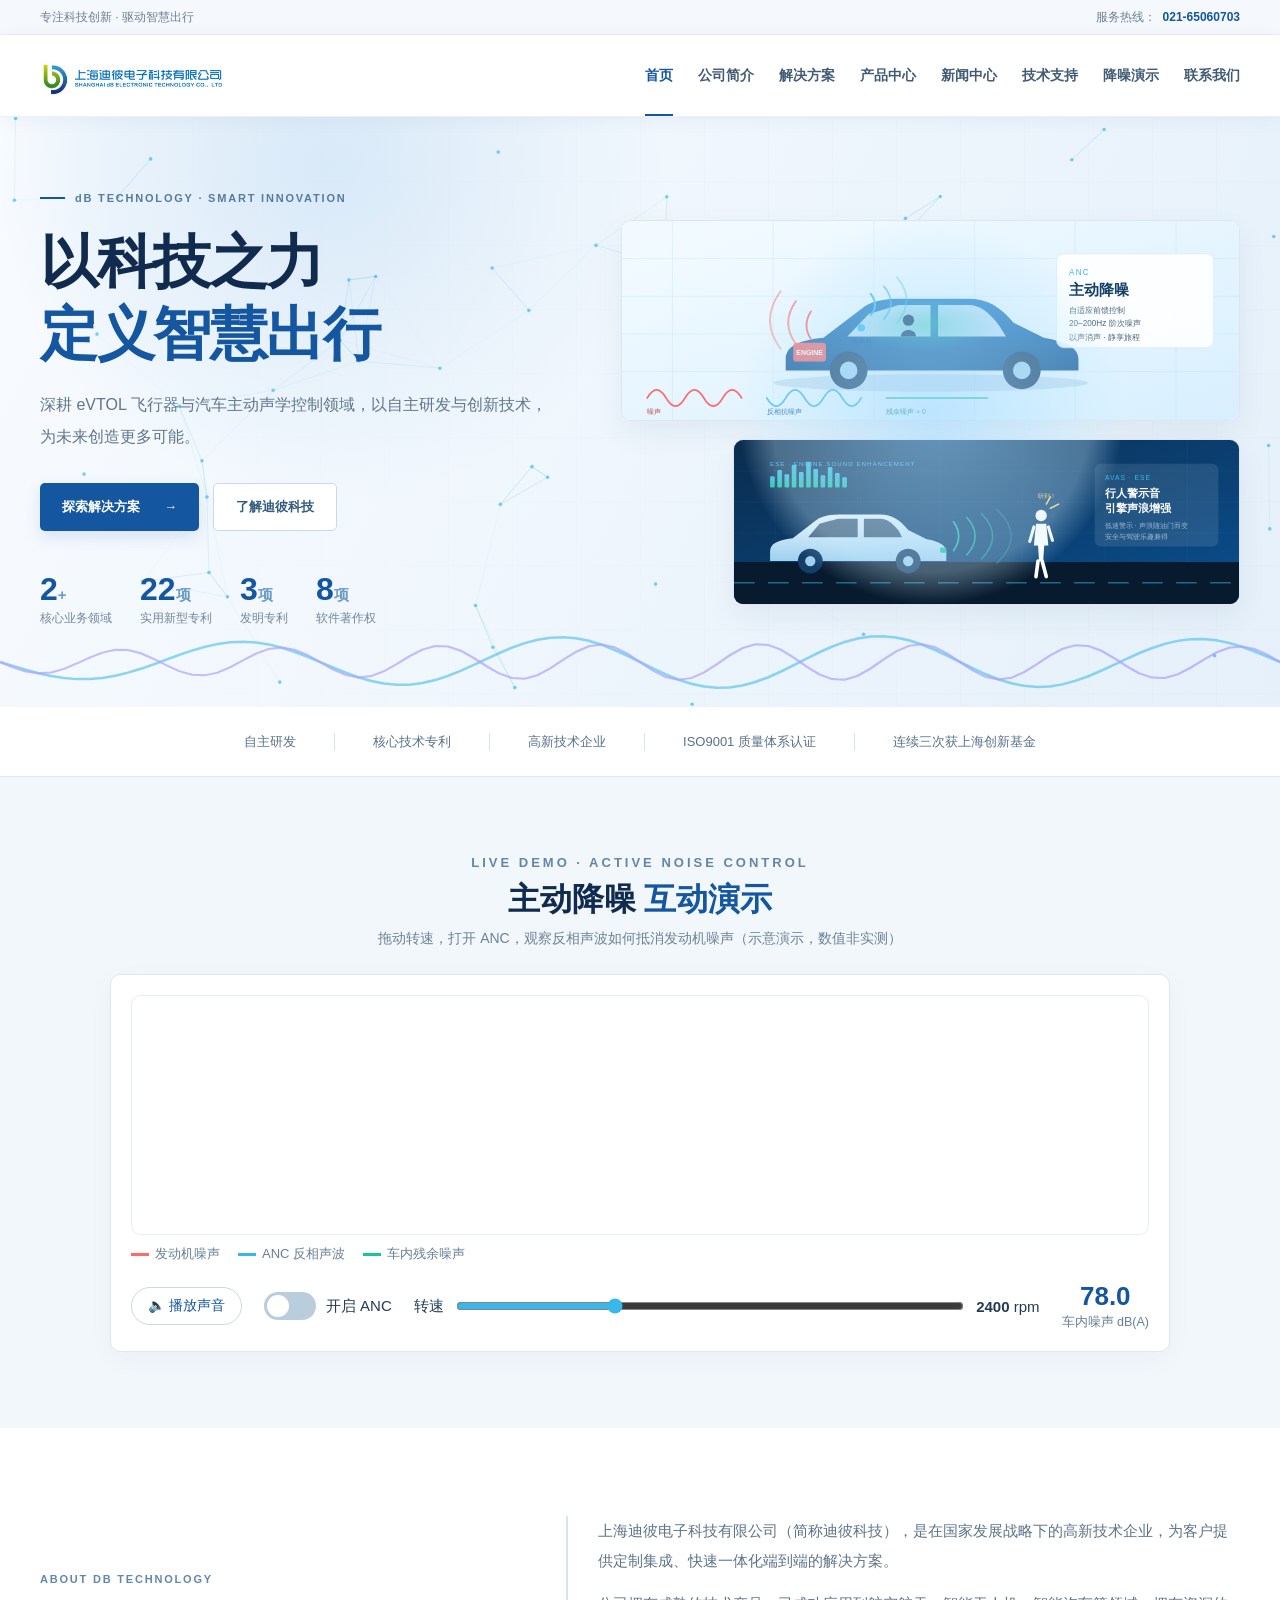
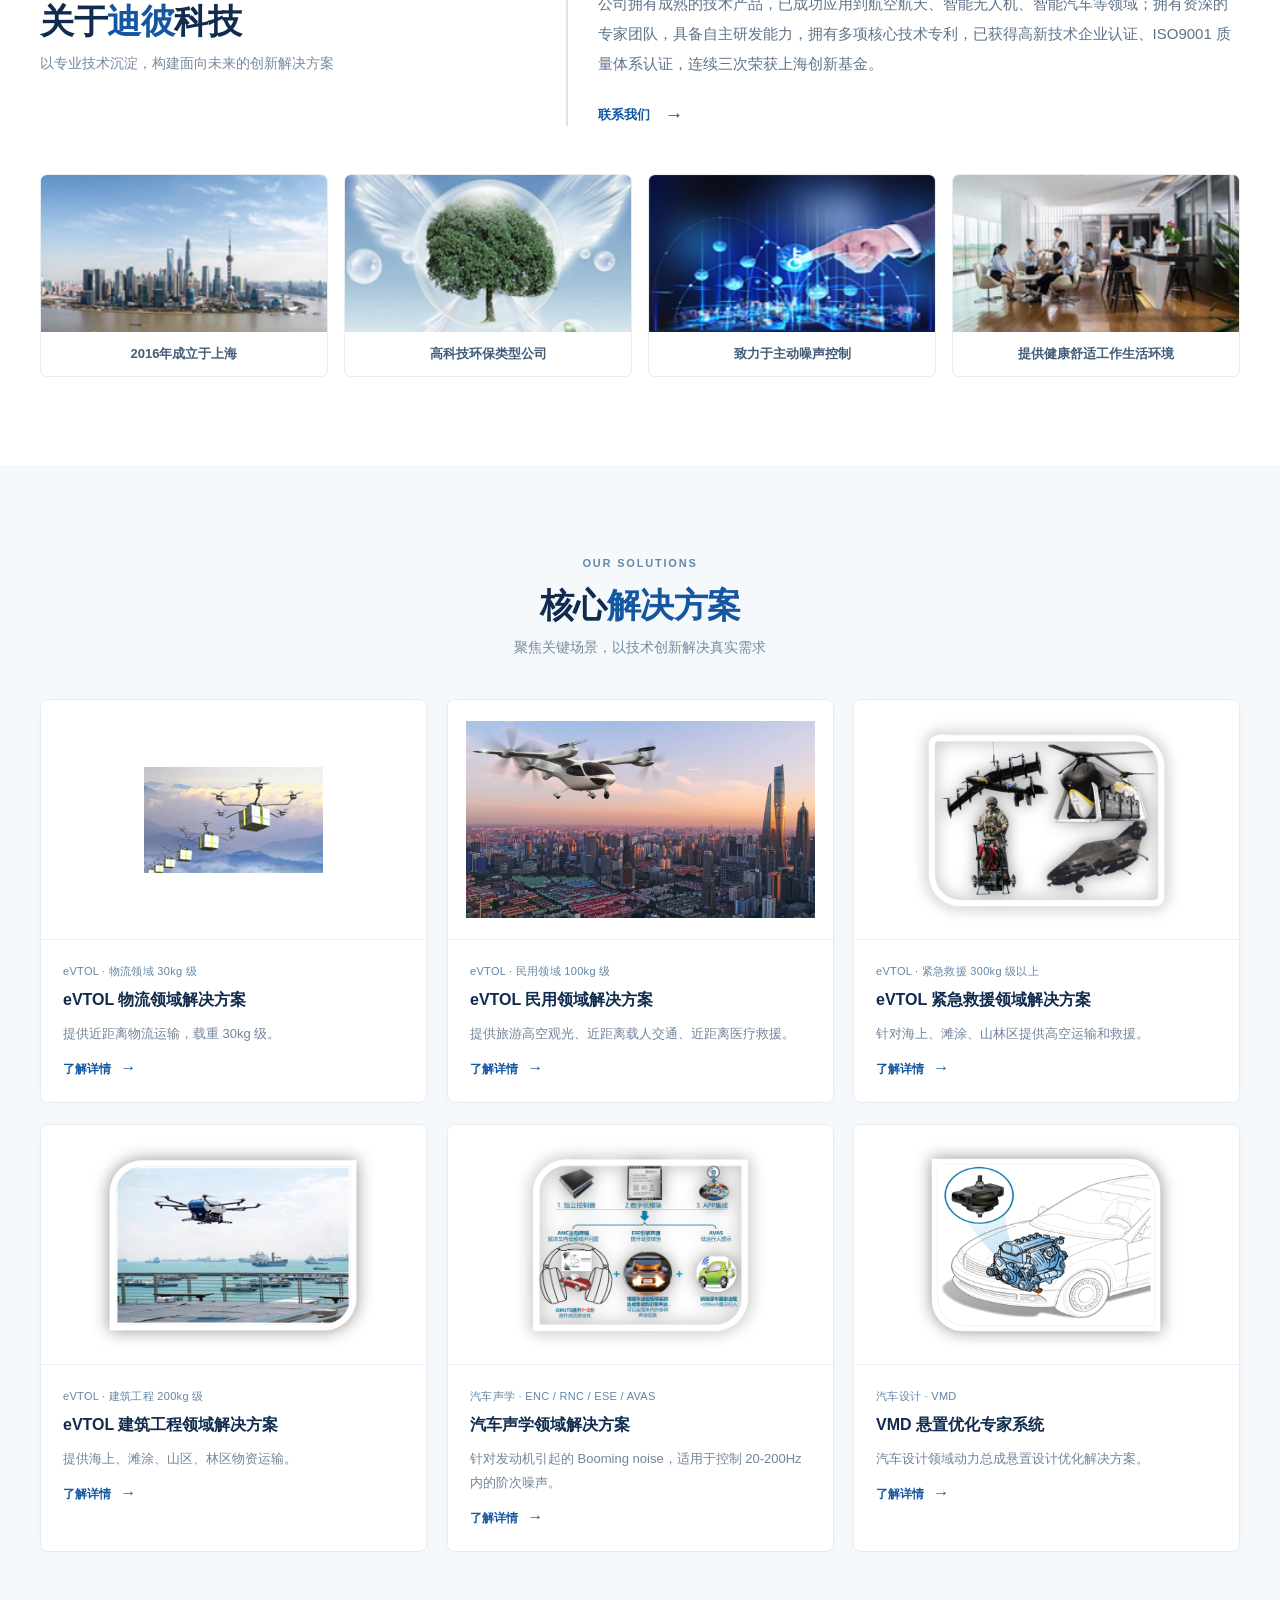
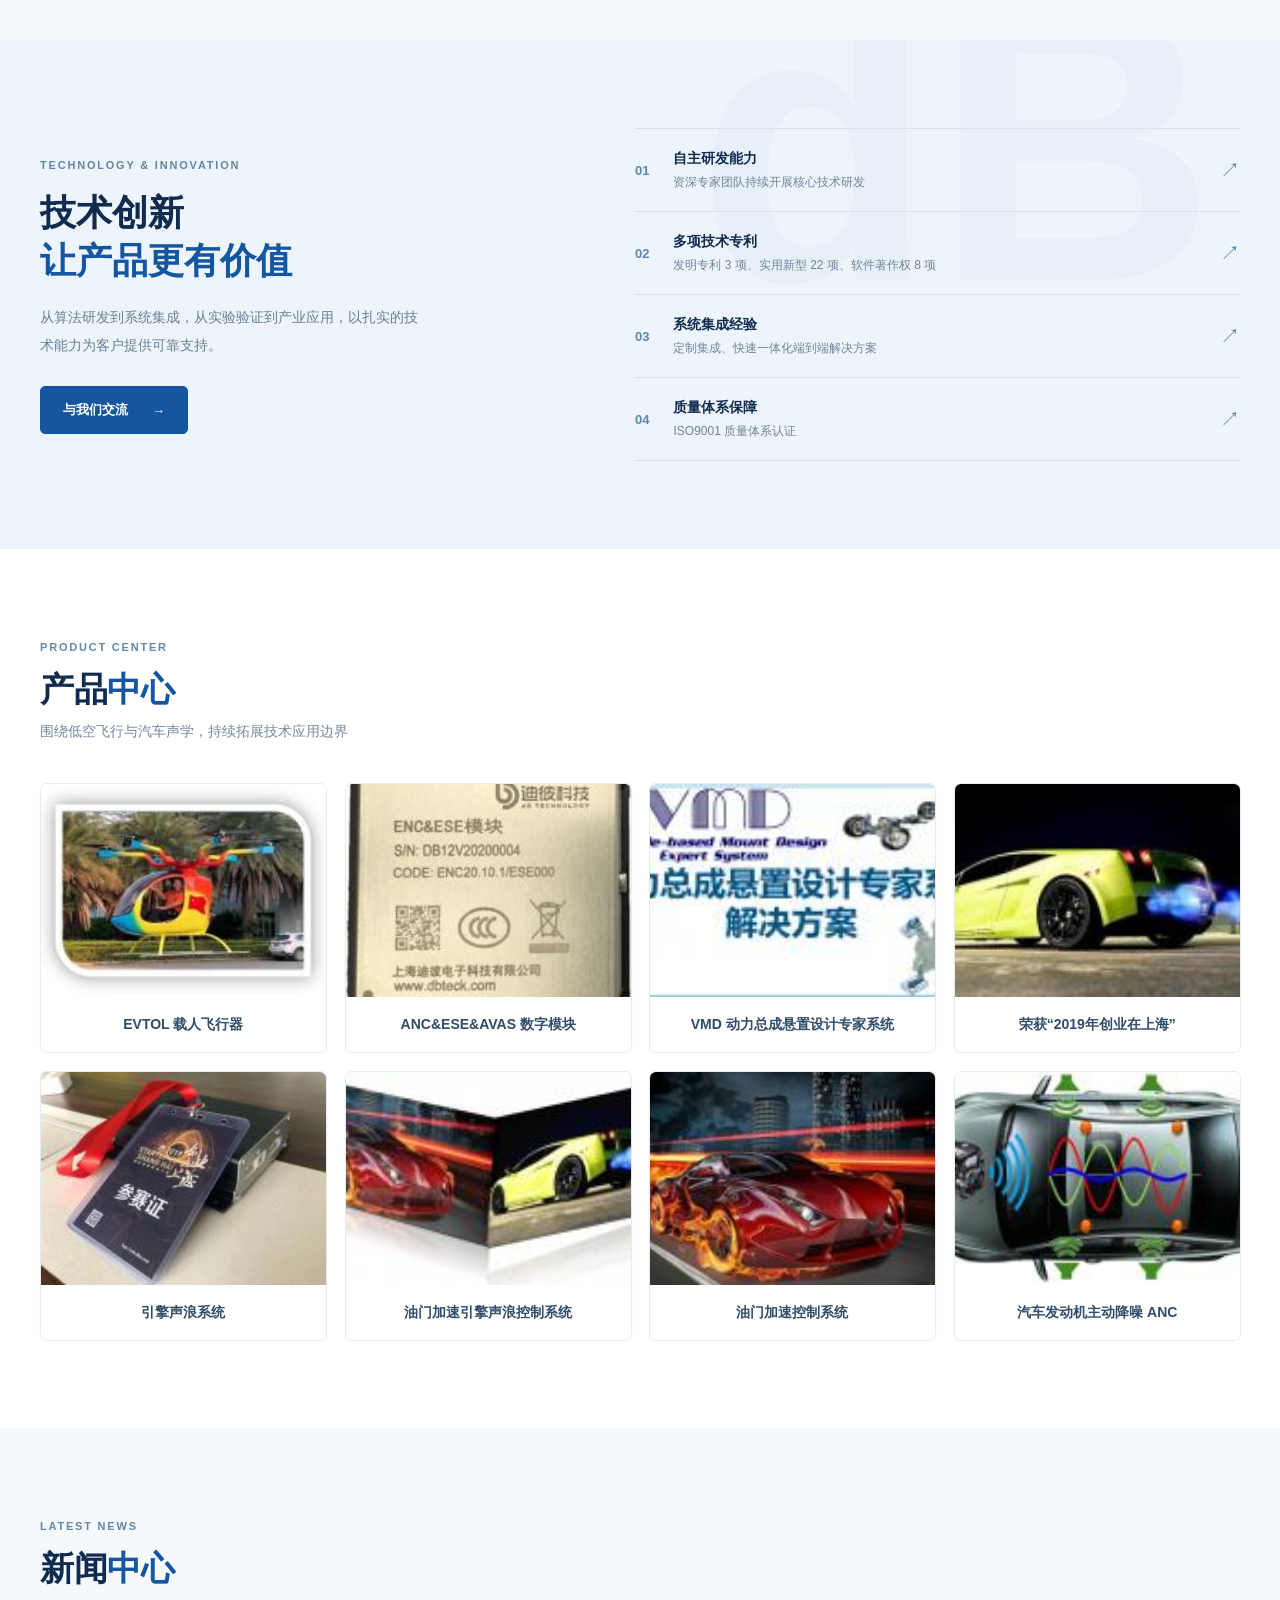
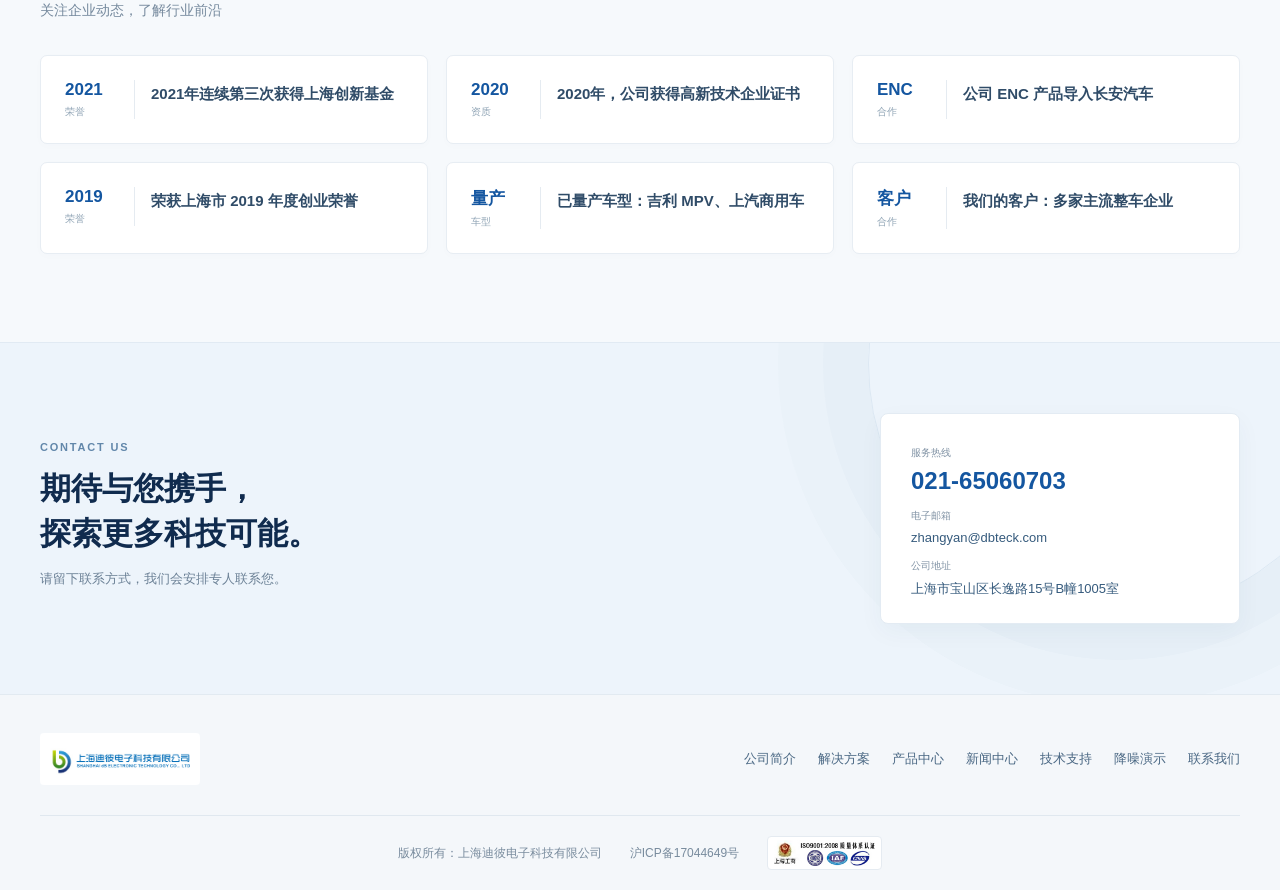
==== commit ce1aa52b: "Apply blue-white corporate homepage theme" ====
--- a/dbtech_website_final/index.html
+++ b/dbtech_website_final/index.html
@@ -9,6 +9,7 @@
   <link rel="stylesheet" href="tech.css">
   <link rel="stylesheet" href="tech-light.css">
   <link rel="stylesheet" href="hero-impact.css">
+  <link rel="stylesheet" href="corporate.css">
 </head>
 <body>
   <div class="topline">
--- a/dbtech_website_final/corporate.css
+++ b/dbtech_website_final/corporate.css
@@ -0,0 +1,168 @@
+/* Blue-white corporate refresh: restrained, readable and responsive */
+:root{
+  --blue:#1456a0;
+  --deep:#102b4e;
+  --navy:#173b63;
+  --cyan:#4b9bd3;
+  --ink:#243b53;
+  --muted:#687f95;
+  --pale:#edf5fc;
+  --line:#dce7f1;
+}
+html{scroll-padding-top:104px}
+body{color:var(--ink);background:#fff;font-family:"Microsoft YaHei","PingFang SC",Arial,sans-serif}
+.container{width:min(1200px,calc(100% - 56px))}
+.topline{background:#f5f8fc;border-color:#e8eef5;color:#6c8196}
+.top-contact a,.text-link,.solution-info a{color:var(--blue)}
+.site-header{height:82px;box-shadow:0 3px 18px #173b630c;border-bottom:1px solid #edf1f6}
+.brand img{height:52px}
+.main-nav{gap:25px}
+.main-nav a{font-size:14px;color:#425b74}
+.main-nav a:after{height:2px;background:var(--blue)}
+.main-nav a:hover,.main-nav a.active{color:var(--blue)}
+.hero{min-height:590px;background:linear-gradient(115deg,#f8fbff 0%,#edf5fc 58%,#e5f0fa 100%)}
+.hero:before{width:660px;height:660px;right:-170px;top:-280px;background:radial-gradient(circle,#d8e9f8 0%,#eaf3fb 48%,transparent 72%)}
+.hero:after{display:none}
+.hero-grid{opacity:.32;background-size:64px 64px}
+.hero-content{min-height:590px;grid-template-columns:.92fr 1.08fr;gap:54px}
+.hero-text{padding:58px 0 64px}
+.eyebrow{color:#557b9f;letter-spacing:1.8px}
+.eyebrow span{background:var(--blue)}
+.hero h1{font-size:58px;line-height:1.25;letter-spacing:-1.4px;color:var(--deep);margin:22px 0 18px}
+.hero h1 em{color:var(--blue);background:none;animation:none;-webkit-text-fill-color:initial}
+.hero-text>p{max-width:520px;color:#60768b;font-size:16px;line-height:2}
+.btn{border-radius:5px;height:48px}
+.btn-primary{background:var(--blue);box-shadow:0 6px 16px #1456a022}
+.btn-primary:hover{background:#104783;transform:translateY(-2px)}
+.hero .btn-primary:before{display:none}
+.btn-ghost{border-color:#cbd9e7;color:#315a7e;background:#ffffff}
+.hero-visual{padding:26px 0;gap:18px}
+.hero-card{border:1px solid #dbe6f0;border-radius:10px;box-shadow:0 12px 30px #173b6310;animation:none}
+.hero-card:hover{transform:translateY(-3px);box-shadow:0 16px 34px #173b6318}
+.hero-card-2{width:82%}
+.hero-stats{gap:28px;margin-top:40px}
+.hero-stats strong{font-size:32px;color:var(--blue);background:none;-webkit-text-fill-color:initial}
+.hero-stats strong span{-webkit-text-fill-color:#6a9bc5;color:#6a9bc5}
+.hero-stats small{font-size:12px;color:#72869a}
+.trust-strip{border-top:1px solid #fff;border-bottom:1px solid var(--line);background:#fff}
+.trust-inner{height:68px;gap:38px;color:#58718a;font-size:13px}
+.trust-inner i{background:#d9e3ed}
+.section{padding:88px 0}
+.section-heading h2{font-size:34px;color:var(--deep);font-weight:700}
+.section-heading h2 span{color:var(--blue)}
+.section-en{color:#6287aa;letter-spacing:1.8px}
+.section-heading p{color:#75899d}
+.about-layout{gap:76px}
+.about-copy{border-left:2px solid #d7e5f1;padding-left:30px}
+.about-copy p{color:#5e7388;line-height:2;font-size:15px}
+.about-photos{gap:16px;margin-top:48px}
+.about-photos figure{border:1px solid #e6edf4;border-radius:7px;background:#fff}
+.about-photos figure:hover{transform:translateY(-3px);box-shadow:0 10px 24px #173b6310}
+.about-photos figcaption{color:#425d77;font-weight:600;font-size:13px}
+.solutions-section,.news-section{background:#f6f9fc}
+.centered{margin-bottom:42px}
+.solution-grid{gap:20px}
+.solution-card{border:1px solid #e4ebf2;border-radius:8px;box-shadow:0 3px 12px #173b6306;transition:transform .22s,border-color .22s,box-shadow .22s}
+.solution-card:hover{transform:translateY(-4px);border-color:#c6d9eb;box-shadow:0 12px 28px #173b6310}
+.solution-img{background:#fff;border-bottom:1px solid #edf1f5;padding:18px}
+.solution-img img{max-height:210px}
+.solution-info{padding:21px 22px 24px}
+.card-kicker{color:#6486a5;letter-spacing:.3px;font-size:11px}
+.solution-info h3{color:var(--deep);font-size:16px;line-height:1.55}
+.solution-info p{color:#718499;font-size:13px;line-height:1.85}
+.solution-info a{font-size:12px}
+.anc-section{background:#f2f7fc;padding:76px 0}
+.anc-head h2{color:var(--deep);font-size:32px}
+.anc-head h2 span{color:var(--blue)}
+.anc-head .section-en{color:#6486a5}
+.anc-head p{color:#6c8196;font-size:14px}
+.anc-panel{border:1px solid #dce7f1;border-radius:10px;box-shadow:0 8px 28px #173b6309}
+#ancCanvas{background:#fff;border:1px solid #e6edf4}
+.anc-readout b{color:var(--blue)}
+.anc-switch input:checked+i{background:var(--blue);box-shadow:none}
+.anc-sound{border-color:#cbd9e7;background:#fff;color:var(--blue)}
+.anc-sound.on{background:var(--blue);border-color:var(--blue);box-shadow:none}
+.technology-section{background:#edf4fb;color:var(--ink)}
+.technology-section:after{color:#1456a006}
+.tech-copy .section-en{color:#6486a5}
+.tech-copy h2{color:var(--deep);font-size:36px}
+.tech-copy h2 span{color:var(--blue)}
+.tech-copy p{color:#687f95}
+.technology-section .btn-light{background:var(--blue);color:#fff;border:1px solid var(--blue)}
+.tech-features{border-top-color:#d7e2ed}
+.tech-feature{border-bottom-color:#d7e2ed}
+.tech-feature>b,.tech-feature>span{color:#5c87af}
+.tech-feature strong{color:var(--deep)}
+.tech-feature small{color:#718499}
+.product-grid{gap:18px}
+.product-card{border:1px solid #e4ebf2;border-radius:7px;box-shadow:0 2px 10px #173b6305}
+.product-card:hover{border-color:#c6d9eb;box-shadow:0 10px 24px #173b630d;transform:translateY(-3px)}
+.product-img{background:#f5f8fb}
+.product-card h3{color:#304c68;line-height:1.6}
+.news-card{border:1px solid #e7edf3;border-radius:7px;box-shadow:0 2px 9px #173b6304}
+.news-card:hover{box-shadow:0 9px 22px #173b630c;transform:translateY(-2px)}
+.news-date{border-right-color:#e5ebf1}
+.news-date strong{color:var(--blue)}
+.news-card h3{color:#304c68;line-height:1.65}
+.contact-banner{background:#edf4fb;border-top:1px solid #e1eaf3}
+.contact-banner:after{border-color:#dce8f3;box-shadow:0 0 0 45px #e6eff7,0 0 0 90px #eaf2f9}
+.contact-inner h2{color:var(--deep);font-size:31px}
+.contact-inner p{color:#6c8196}
+.contact-card{border:1px solid #e3ebf3;border-radius:8px;box-shadow:0 8px 25px #173b630b}
+.contact-card>span{color:#8193a5}
+.contact-card a,.contact-card p{color:#365b7d}
+.contact-card .contact-number{color:var(--blue)}
+.site-footer{background:#f4f7fa;color:#5d7389;border-top:1px solid #e2eaf1}
+.site-footer a{color:#496783}
+.site-footer a:hover{color:var(--blue)}
+.footer-main{border-bottom-color:#e0e8ef}
+.footer-bottom{color:#788b9d}
+.cert{border:1px solid #e5ebf1}
+.back-top{background:var(--blue);box-shadow:0 5px 14px #1456a022}
+.sol-dialog{border:1px solid #e4ebf2;box-shadow:0 18px 50px #102b4e30}
+@media(max-width:1000px){
+  .main-nav{gap:14px}
+  .main-nav a{font-size:12px}
+  .hero-content{gap:26px}
+  .hero h1{font-size:48px}
+  .trust-inner{gap:18px}
+}
+@media(max-width:760px){
+  .container{width:min(100% - 34px,560px)}
+  .site-header{height:68px}
+  .brand img{height:40px}
+  .main-nav{top:68px}
+  .hero-content{min-height:0;gap:4px;padding-top:48px}
+  .hero-text{padding:0}
+  .hero h1{font-size:40px;line-height:1.3}
+  .hero-text>p{font-size:14px}
+  .hero-stats{gap:18px 24px;margin-top:28px}
+  .hero-stats strong{font-size:26px}
+  .hero-visual{padding:24px 0 34px;gap:12px}
+  .hero-card-2{width:92%}
+  .trust-inner{height:auto;padding:18px 0;gap:10px 14px}
+  .section{padding:64px 0}
+  .about-layout{gap:24px}
+  .about-photos{gap:10px;margin-top:30px}
+  .about-photos figcaption{font-size:12px;padding:10px 6px}
+  .solution-grid{grid-template-columns:1fr;gap:14px}
+  .solution-info{padding:18px}
+  .anc-section{padding:58px 0}
+  .anc-panel{padding:13px}
+  .anc-controls{gap:14px}
+  .anc-legend{flex-wrap:wrap;font-size:12px}
+  .technology-layout{gap:28px}
+  .tech-copy h2{font-size:30px}
+  .product-grid{grid-template-columns:repeat(2,minmax(0,1fr));gap:11px}
+  .product-card h3{font-size:12px;padding:12px 8px}
+  .news-grid{grid-template-columns:1fr}
+  .contact-banner{padding:52px 0}
+  .contact-inner h2{font-size:26px}
+  .contact-card{width:100%;padding:21px}
+  .footer-main{display:block}
+  .footer-links{display:grid;grid-template-columns:repeat(3,1fr);gap:14px;margin-top:22px}
+  .footer-bottom{flex-direction:column;gap:9px}
+}
+@media(prefers-reduced-motion:reduce){
+  *,*::before,*::after{scroll-behavior:auto!important;animation-duration:.01ms!important;animation-iteration-count:1!important;transition-duration:.01ms!important}
+}
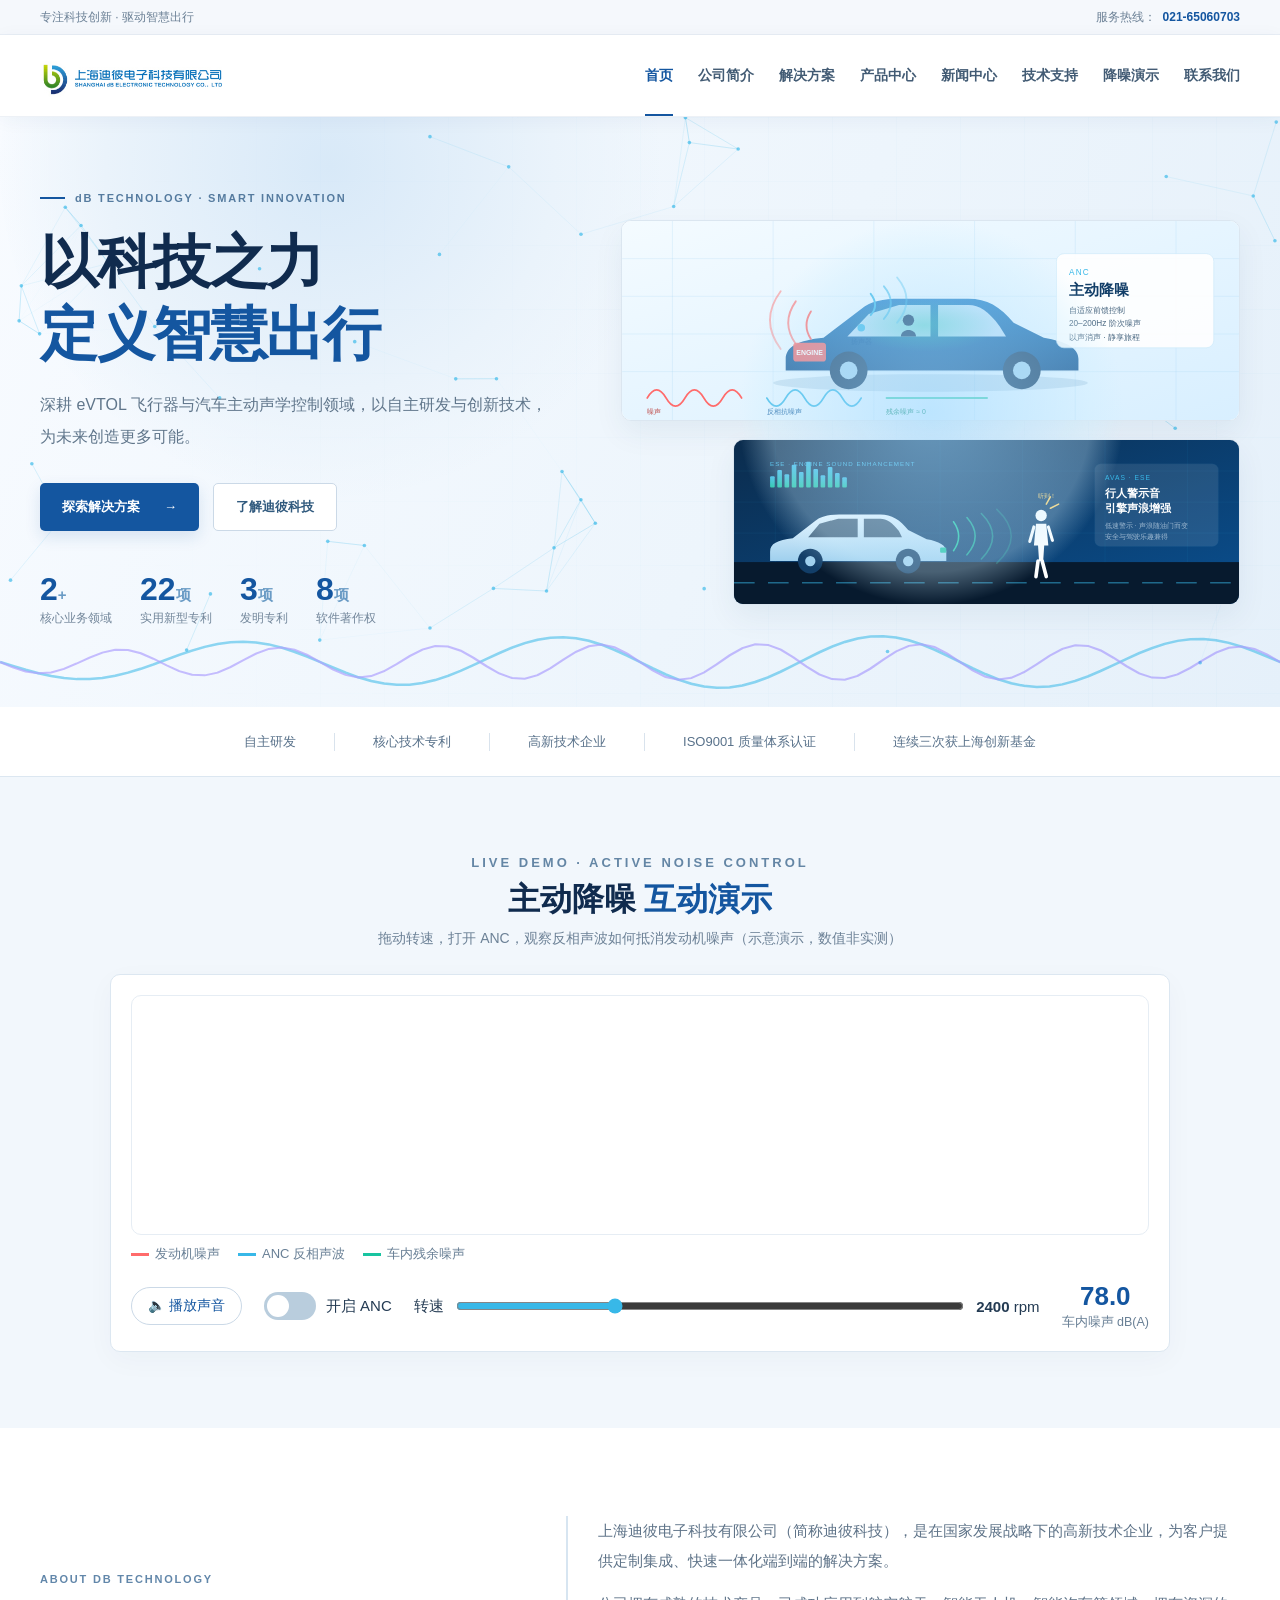
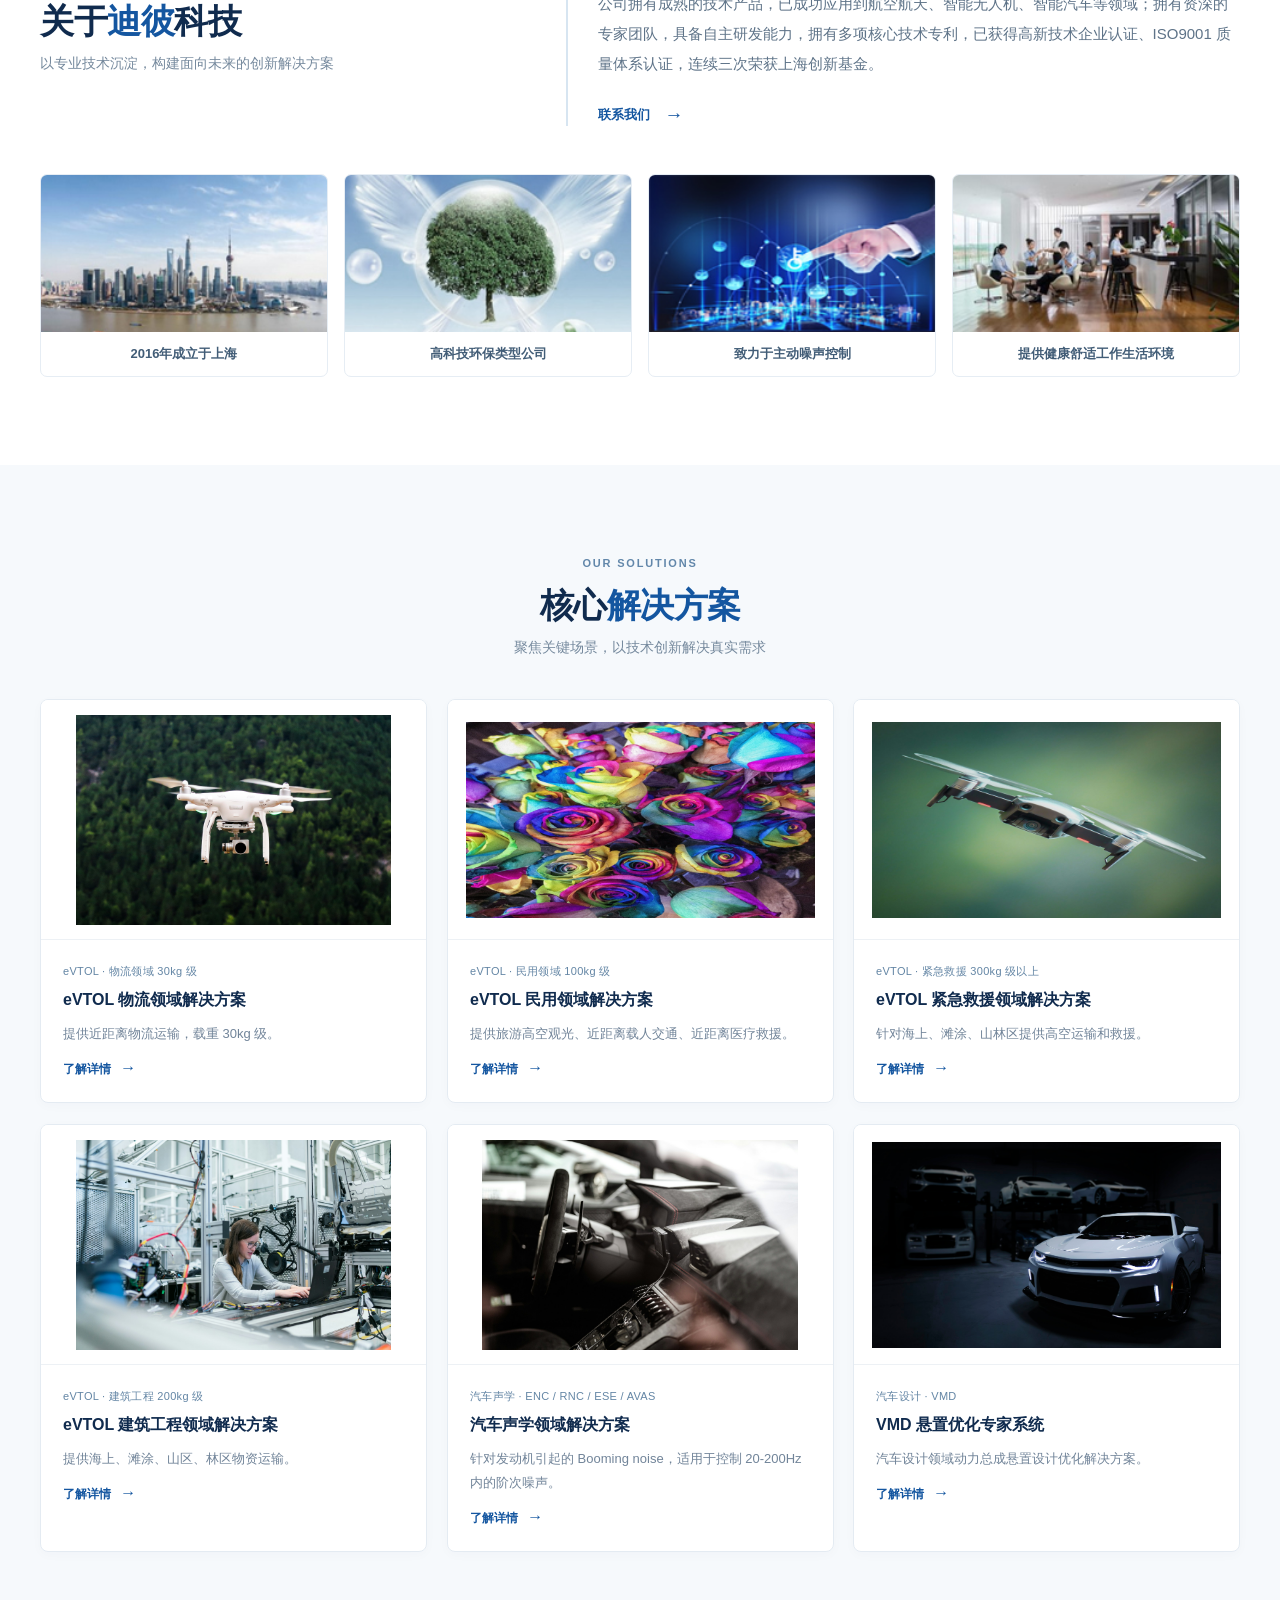
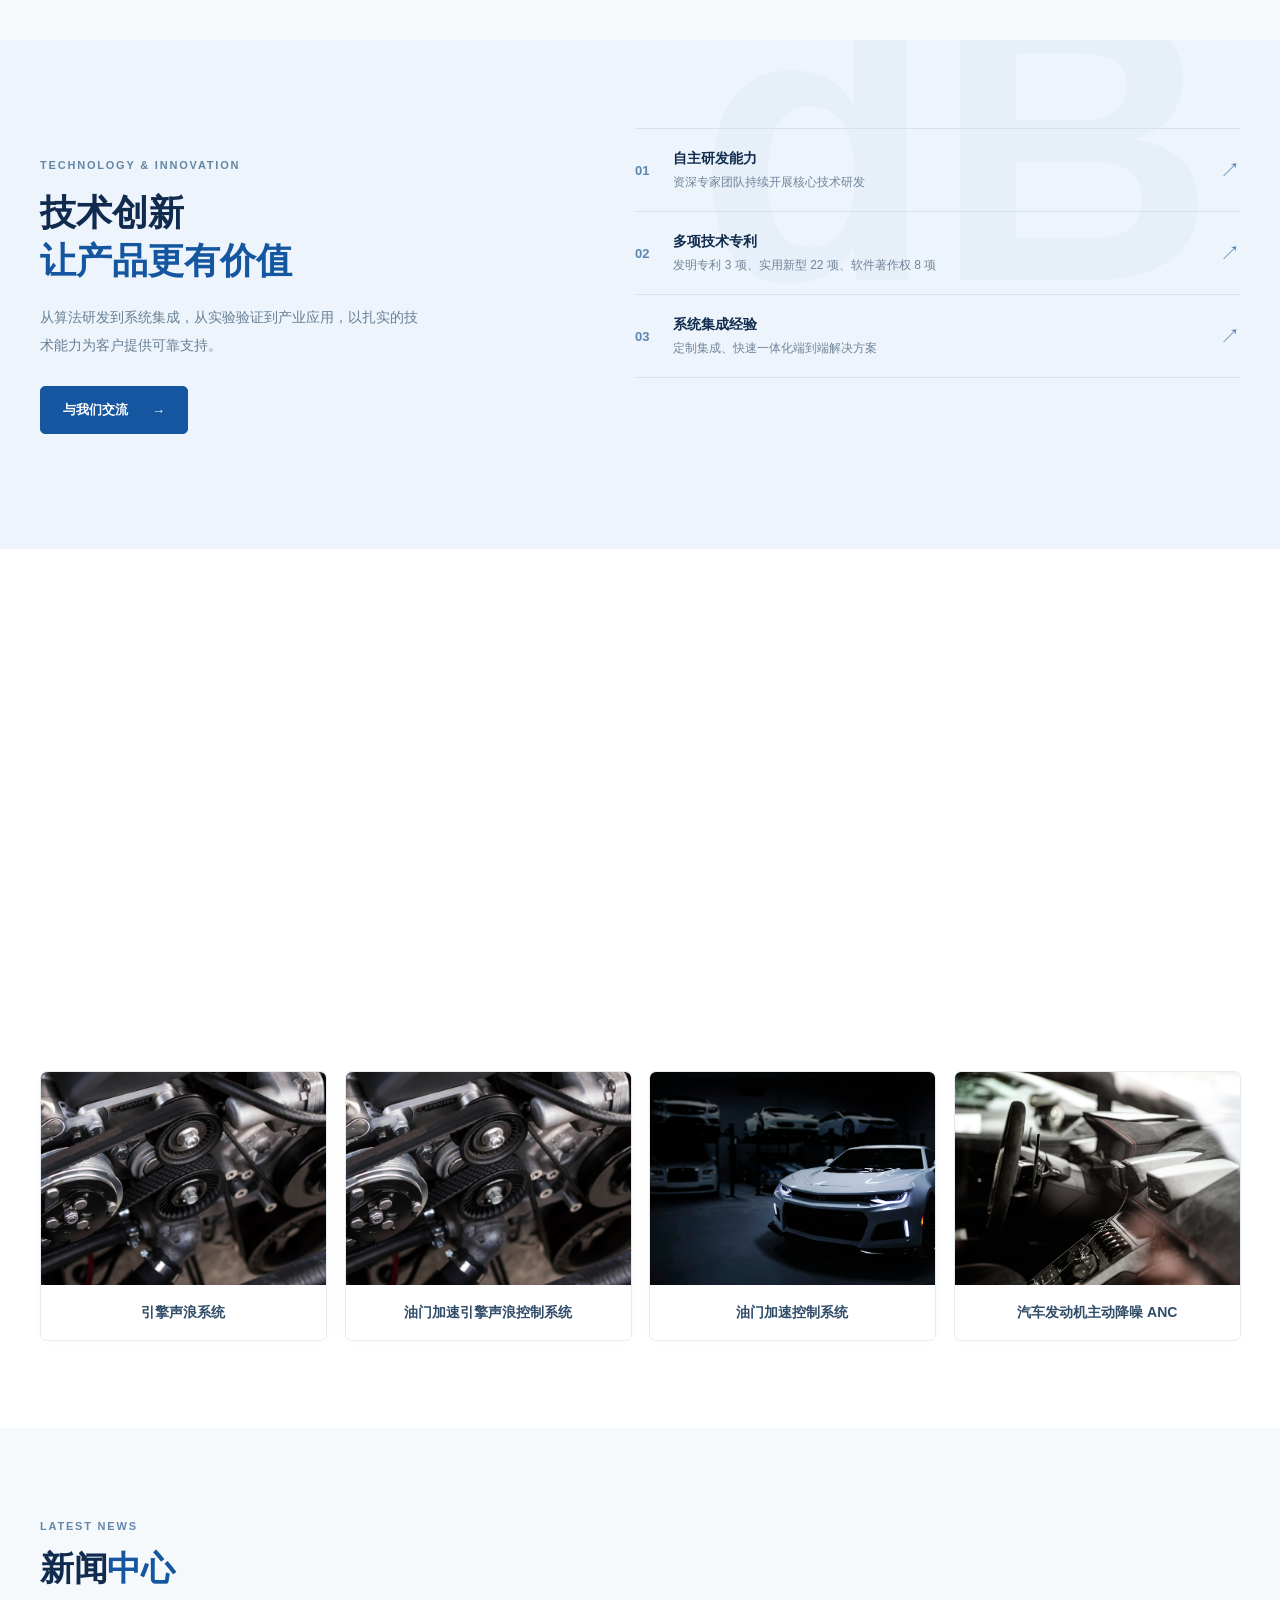
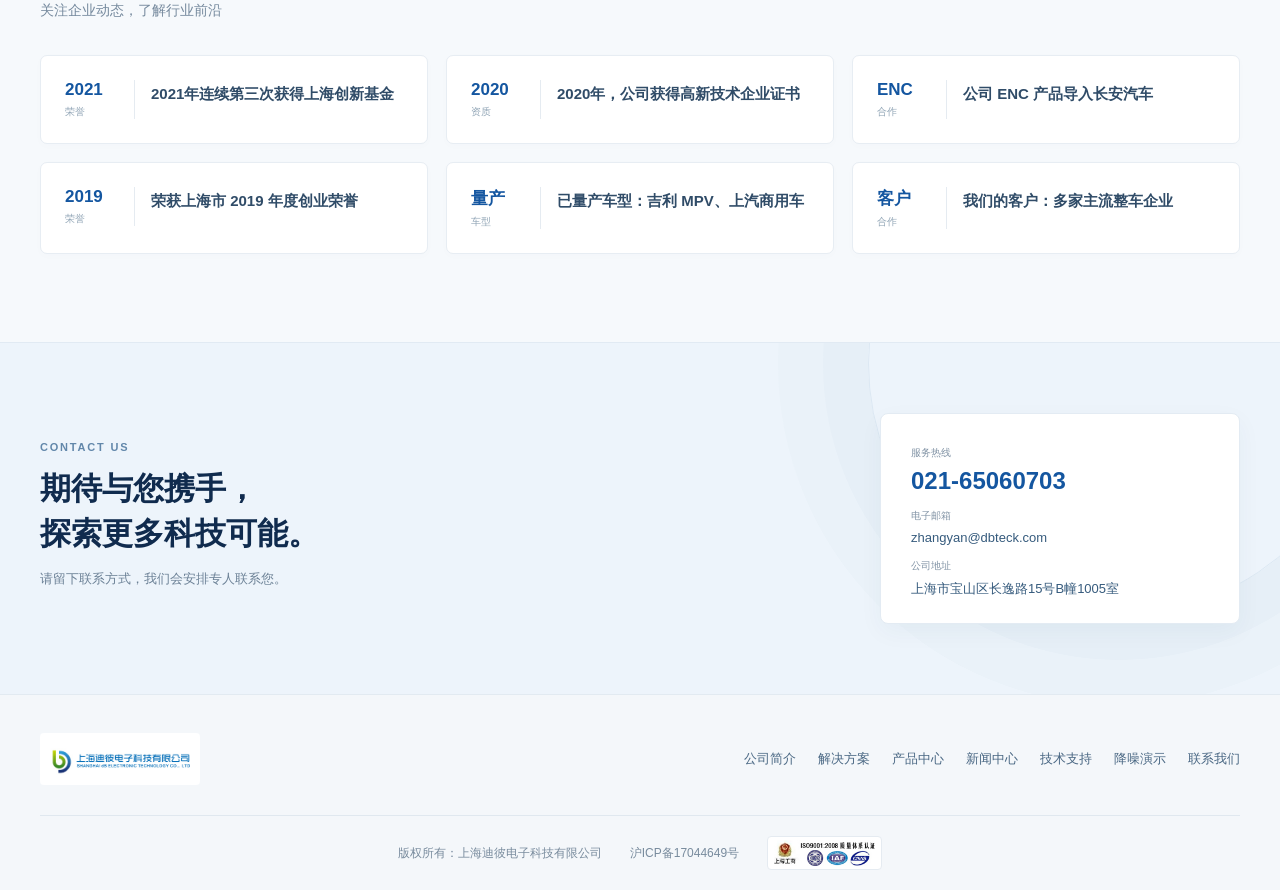
==== commit 39da0f00: "Replace product center and solutions images with high-quality HD matching content - All product and " ====
--- a/dbtech_website_final/index.html
+++ b/dbtech_website_final/index.html
@@ -124,12 +124,12 @@
    <p>聚焦关键场景，以技术创新解决真实需求</p>
  </div>
         <div class="solution-grid">
-   <article class="solution-card"><div class="solution-img"><img loading="lazy" src="images/sol-2.png" alt="eVTOL 物流领域"></div><div class="solution-info"><span class="card-kicker">eVTOL · 物流领域 30kg 级</span><h3>eVTOL 物流领域解决方案</h3><p>提供近距离物流运输，载重 30kg 级。</p><a href="#contact">了解详情 <b>→</b></a></div></article>
-          <article class="solution-card"><div class="solution-img"><img loading="lazy" src="images/sol-3.png" alt="eVTOL 民用领域"></div><div class="solution-info"><span class="card-kicker">eVTOL · 民用领域 100kg 级</span><h3>eVTOL 民用领域解决方案</h3><p>提供旅游高空观光、近距离载人交通、近距离医疗救援。</p><a href="#contact">了解详情 <b>→</b></a></div></article>
-   <article class="solution-card"><div class="solution-img"><img loading="lazy" src="images/sol-1.png" alt="eVTOL 紧急救援领域"></div><div class="solution-info"><span class="card-kicker">eVTOL · 紧急救援 300kg 级以上</span><h3>eVTOL 紧急救援领域解决方案</h3><p>针对海上、滩涂、山林区提供高空运输和救援。</p><a href="#contact">了解详情 <b>→</b></a></div></article>
-          <article class="solution-card"><div class="solution-img"><img loading="lazy" src="images/sol-4.png" alt="eVTOL 建筑工程领域"></div><div class="solution-info"><span class="card-kicker">eVTOL · 建筑工程 200kg 级</span><h3>eVTOL 建筑工程领域解决方案</h3><p>提供海上、滩涂、山区、林区物资运输。</p><a href="#contact">了解详情 <b>→</b></a></div></article>
-   <article class="solution-card"><div class="solution-img"><img loading="lazy" src="images/sol-5.png" alt="汽车声学领域"></div><div class="solution-info"><span class="card-kicker">汽车声学 · ENC / RNC / ESE / AVAS</span><h3>汽车声学领域解决方案</h3><p>针对发动机引起的 Booming noise，适用于控制 20-200Hz 内的阶次噪声。</p><a href="#contact">了解详情 <b>→</b></a></div></article>
-          <article class="solution-card"><div class="solution-img"><img loading="lazy" src="images/sol-6.png" alt="汽车设计领域 VMD"></div><div class="solution-info"><span class="card-kicker">汽车设计 · VMD</span><h3>VMD 悬置优化专家系统</h3><p>汽车设计领域动力总成悬置设计优化解决方案。</p><a href="#contact">了解详情 <b>→</b></a></div></article>
+   <article class="solution-card"><div class="solution-img"><img loading="lazy" src="images/sol-2.jpg" alt="eVTOL 物流领域"></div><div class="solution-info"><span class="card-kicker">eVTOL · 物流领域 30kg 级</span><h3>eVTOL 物流领域解决方案</h3><p>提供近距离物流运输，载重 30kg 级。</p><a href="#contact">了解详情 <b>→</b></a></div></article>
+          <article class="solution-card"><div class="solution-img"><img loading="lazy" src="images/sol-3.jpg" alt="eVTOL 民用领域"></div><div class="solution-info"><span class="card-kicker">eVTOL · 民用领域 100kg 级</span><h3>eVTOL 民用领域解决方案</h3><p>提供旅游高空观光、近距离载人交通、近距离医疗救援。</p><a href="#contact">了解详情 <b>→</b></a></div></article>
+   <article class="solution-card"><div class="solution-img"><img loading="lazy" src="images/sol-1.jpg" alt="eVTOL 紧急救援领域"></div><div class="solution-info"><span class="card-kicker">eVTOL · 紧急救援 300kg 级以上</span><h3>eVTOL 紧急救援领域解决方案</h3><p>针对海上、滩涂、山林区提供高空运输和救援。</p><a href="#contact">了解详情 <b>→</b></a></div></article>
+          <article class="solution-card"><div class="solution-img"><img loading="lazy" src="images/sol-4.jpg" alt="eVTOL 建筑工程领域"></div><div class="solution-info"><span class="card-kicker">eVTOL · 建筑工程 200kg 级</span><h3>eVTOL 建筑工程领域解决方案</h3><p>提供海上、滩涂、山区、林区物资运输。</p><a href="#contact">了解详情 <b>→</b></a></div></article>
+   <article class="solution-card"><div class="solution-img"><img loading="lazy" src="images/sol-5.jpg" alt="汽车声学领域"></div><div class="solution-info"><span class="card-kicker">汽车声学 · ENC / RNC / ESE / AVAS</span><h3>汽车声学领域解决方案</h3><p>针对发动机引起的 Booming noise，适用于控制 20-200Hz 内的阶次噪声。</p><a href="#contact">了解详情 <b>→</b></a></div></article>
+          <article class="solution-card"><div class="solution-img"><img loading="lazy" src="images/sol-6.jpg" alt="汽车设计领域 VMD"></div><div class="solution-info"><span class="card-kicker">汽车设计 · VMD</span><h3>VMD 悬置优化专家系统</h3><p>汽车设计领域动力总成悬置设计优化解决方案。</p><a href="#contact">了解详情 <b>→</b></a></div></article>
         </div>
       </div>
     </section>
